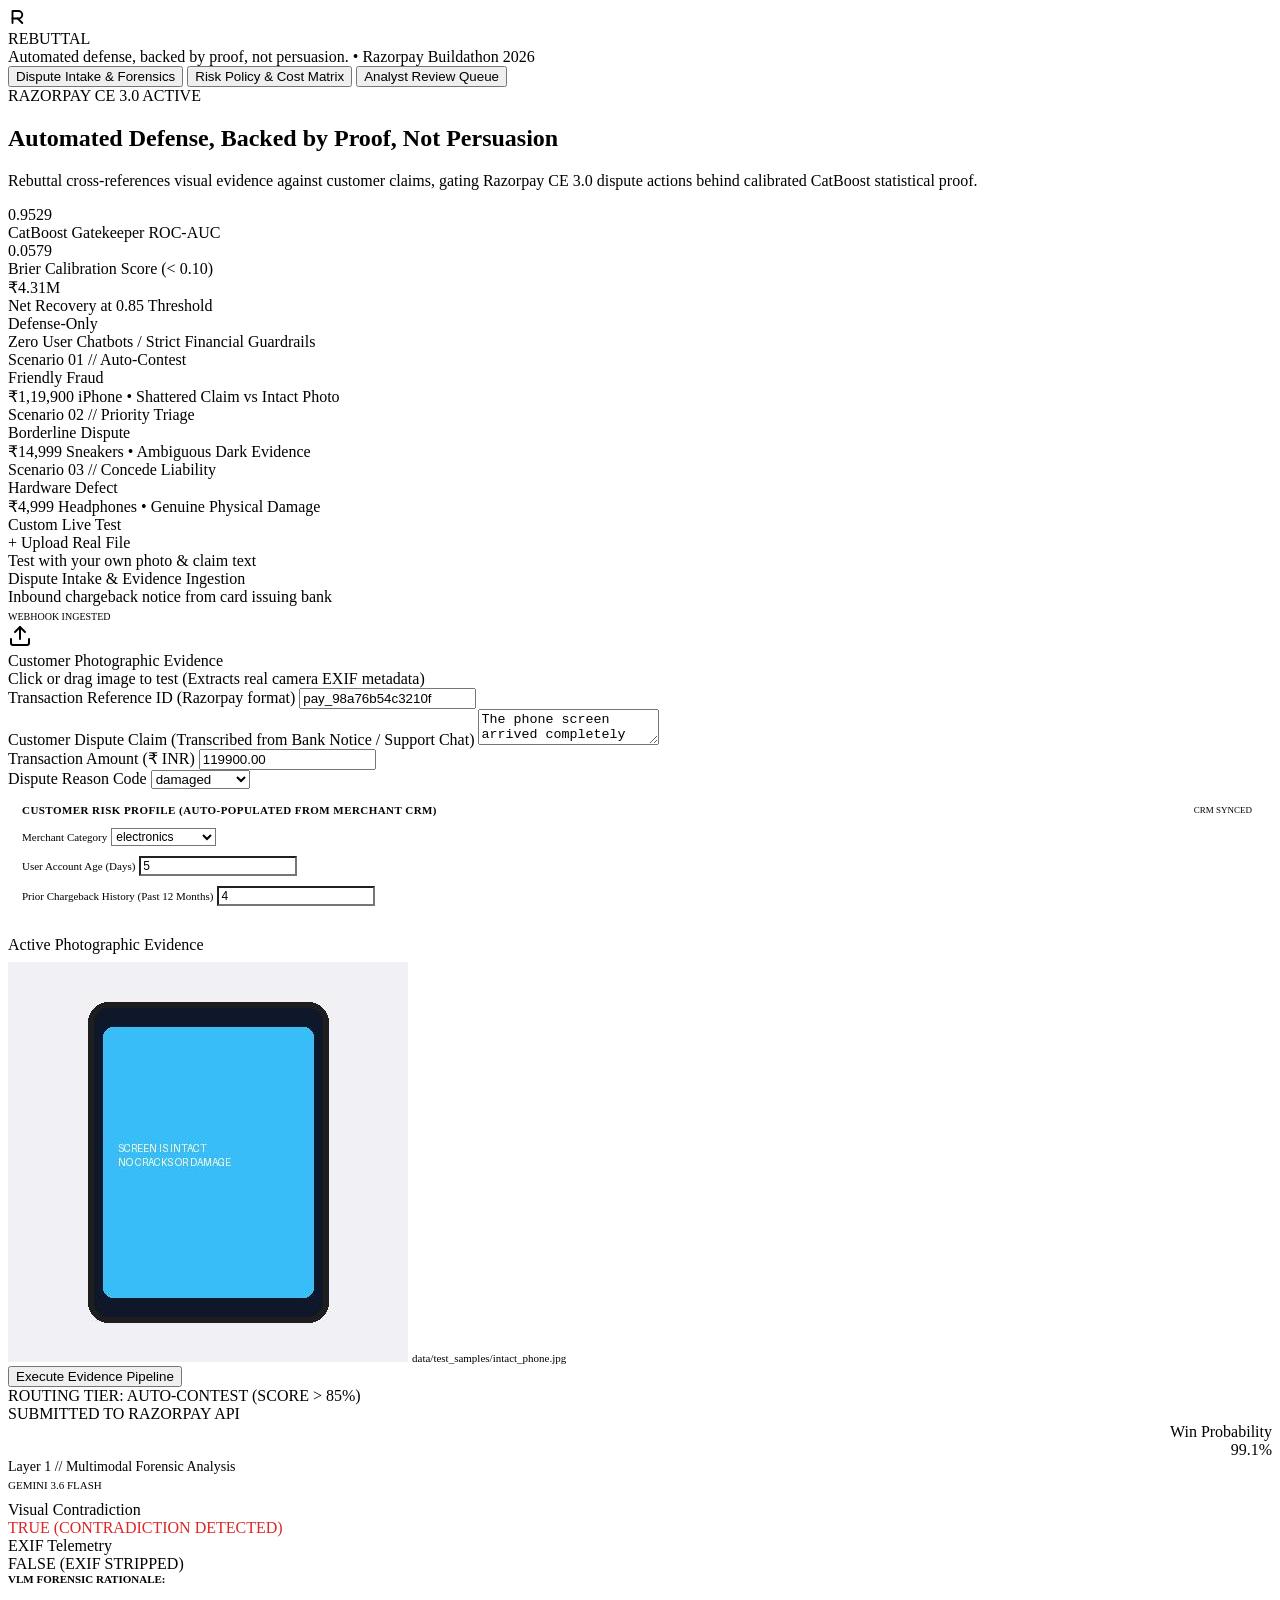
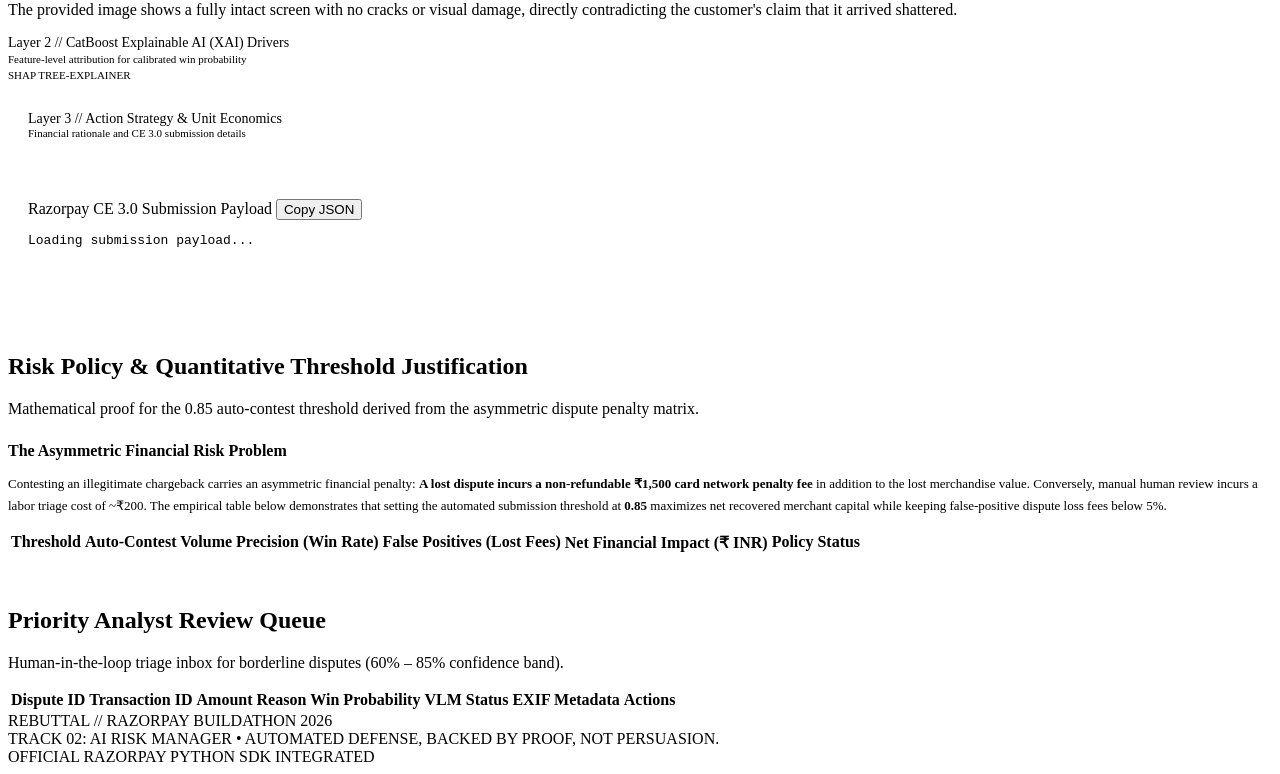
==== frontend/index.html @ f91938b4 "feat: REBUTTAL - Evidence-Gated Multimodal Chargeback Defense System" ====
<!DOCTYPE html>
<html lang="en">
<head>
  <meta charset="UTF-8">
  <meta name="viewport" content="width=device-width, initial-scale=1.0">
  <title>Rebuttal — Automated defense, backed by proof, not persuasion | Razorpay Buildathon 2026</title>
  <link rel="stylesheet" href="/static/style.css">
</head>
<body>

  <!-- TOP INSTITUTIONAL NAVIGATION (DESIGN.md) -->
  <nav class="top-nav-bar">
    <div class="nav-inner">
      <div class="brand-block">
        <div class="brand-icon">
          <!-- Sleek Geometric R Emblem (SVG) -->
          <svg width="18" height="18" viewBox="0 0 24 24" fill="none" xmlns="http://www.w3.org/2000/svg">
            <path d="M6 4H14C16.7614 4 19 6.23858 19 9C19 11.7614 16.7614 14 14 14H6V4Z" stroke="currentColor" stroke-width="2.5" stroke-linecap="round" stroke-linejoin="round"/>
            <path d="M6 14L6 20" stroke="currentColor" stroke-width="2.5" stroke-linecap="round"/>
            <path d="M13 14L19 20" stroke="currentColor" stroke-width="2.5" stroke-linecap="round" stroke-linejoin="round"/>
          </svg>
        </div>
        <div>
          <div class="brand-title">REBUTTAL</div>
          <div class="brand-tagline">Automated defense, backed by proof, not persuasion. • Razorpay Buildathon 2026</div>
        </div>
      </div>

      <div class="nav-tabs">
        <button class="nav-tab-btn active" onclick="switchTab('tab-investigation')">Dispute Intake & Forensics</button>
        <button class="nav-tab-btn" onclick="switchTab('tab-threshold')">Risk Policy & Cost Matrix</button>
        <button class="nav-tab-btn" onclick="switchTab('tab-queue')">Analyst Review Queue</button>
      </div>

      <div class="nav-meta">
        <div class="status-pill">
          <span class="status-dot"></span>
          <span>RAZORPAY CE 3.0 ACTIVE</span>
        </div>
      </div>
    </div>
  </nav>

  <!-- ====================================================================
       TAB 1: DISPUTE INTAKE & AUTONOMOUS DEFENSE
       ==================================================================== -->
  <section id="tab-investigation">
    
    <!-- Hero & Institutional Trust Stats Row -->
    <div class="hero-header">
      <div class="hero-title-row">
        <div>
          <h1 class="hero-main-title">Automated Defense, Backed by Proof, Not Persuasion</h1>
          <p class="hero-subtitle">Rebuttal cross-references visual evidence against customer claims, gating Razorpay CE 3.0 dispute actions behind calibrated CatBoost statistical proof.</p>
        </div>
      </div>

      <div class="stats-bar-grid">
        <div class="stat-metric-card">
          <div class="stat-metric-num">0.9529</div>
          <div class="stat-metric-label">CatBoost Gatekeeper ROC-AUC</div>
        </div>
        <div class="stat-metric-card">
          <div class="stat-metric-num">0.0579</div>
          <div class="stat-metric-label">Brier Calibration Score (< 0.10)</div>
        </div>
        <div class="stat-metric-card">
          <div class="stat-metric-num">₹4.31M</div>
          <div class="stat-metric-label">Net Recovery at 0.85 Threshold</div>
        </div>
        <div class="stat-metric-card">
          <div class="stat-metric-num">Defense-Only</div>
          <div class="stat-metric-label">Zero User Chatbots / Strict Financial Guardrails</div>
        </div>
      </div>

      <!-- Scenario Selector Strip -->
      <div class="scenario-strip" id="scenario-selector">
        <div class="scenario-card active" onclick="loadScenario('scenario-1')">
          <div class="scenario-tag">Scenario 01 // Auto-Contest</div>
          <div class="scenario-title">Friendly Fraud</div>
          <div class="scenario-desc">₹1,19,900 iPhone • Shattered Claim vs Intact Photo</div>
        </div>
        <div class="scenario-card" onclick="loadScenario('scenario-2')">
          <div class="scenario-tag">Scenario 02 // Priority Triage</div>
          <div class="scenario-title">Borderline Dispute</div>
          <div class="scenario-desc">₹14,999 Sneakers • Ambiguous Dark Evidence</div>
        </div>
        <div class="scenario-card" onclick="loadScenario('scenario-3')">
          <div class="scenario-tag">Scenario 03 // Concede Liability</div>
          <div class="scenario-title">Hardware Defect</div>
          <div class="scenario-desc">₹4,999 Headphones • Genuine Physical Damage</div>
        </div>
        <div class="scenario-card" id="card-custom-upload" onclick="enableCustomUploadMode()">
          <div class="scenario-tag" style="color: var(--color-signal-orange);">Custom Live Test</div>
          <div class="scenario-title">+ Upload Real File</div>
          <div class="scenario-desc">Test with your own photo & claim text</div>
        </div>
      </div>

    </div>

    <!-- 50/50 Workspace Grid -->
    <div class="workspace-grid">
      
      <!-- Left Column: Case Intake & Forensics -->
      <div class="content-card">
        <div class="card-header-bar">
          <div>
            <div class="card-heading">Dispute Intake & Evidence Ingestion</div>
            <div class="card-subheading">Inbound chargeback notice from card issuing bank</div>
          </div>
          <span class="status-pill" style="font-size: 10px;">WEBHOOK INGESTED</span>
        </div>

        <!-- Custom Image Drag & Drop Area -->
        <div class="dropzone-container" id="dropzone" onclick="document.getElementById('custom-file-input').click()">
          <div class="dropzone-icon">
            <svg width="24" height="24" viewBox="0 0 24 24" fill="none" stroke="currentColor" stroke-width="2" stroke-linecap="round" stroke-linejoin="round" style="color: var(--color-indigo-navy);"><path d="M21 15v4a2 2 0 0 1-2 2H5a2 2 0 0 1-2-2v-4"></path><polyline points="17 8 12 3 7 8"></polyline><line x1="12" y1="3" x2="12" y2="15"></line></svg>
          </div>
          <div class="dropzone-title">Customer Photographic Evidence</div>
          <div class="dropzone-hint">Click or drag image to test (Extracts real camera EXIF metadata)</div>
          <input type="file" id="custom-file-input" accept="image/*" style="display: none;" onchange="handleFileSelected(event)">
        </div>

        <div class="form-group">
          <label class="form-label">Transaction Reference ID (Razorpay format)</label>
          <input type="text" id="inp-tx-id" class="form-input" value="pay_98a76b54c3210f">
        </div>

        <div class="form-group">
          <label class="form-label">Customer Dispute Claim (Transcribed from Bank Notice / Support Chat)</label>
          <textarea id="inp-claim-text" class="form-textarea">The phone screen arrived completely shattered in pieces and unusable.</textarea>
        </div>

        <div class="form-grid-2">
          <div class="form-group">
            <label class="form-label">Transaction Amount (₹ INR)</label>
            <input type="number" id="inp-amount" class="form-input" value="119900.00">
          </div>
          <div class="form-group">
            <label class="form-label">Dispute Reason Code</label>
            <select id="inp-reason" class="form-select">
              <option value="damaged">damaged</option>
              <option value="not_received">not_received</option>
              <option value="fraud">fraud</option>
            </select>
          </div>
        </div>

        <!-- Section: Auto-Populated CRM Telemetry -->
        <div style="background: var(--color-cloud-canvas); border: 1px solid var(--color-silver-lining); border-radius: 6px; padding: 14px; margin-bottom: 16px;">
          <div style="display: flex; justify-content: space-between; align-items: center; margin-bottom: 10px;">
            <span style="font-size: 11px; font-weight: 700; color: var(--color-indigo-navy); text-transform: uppercase; letter-spacing: 0.04em;">Customer Risk Profile (Auto-Populated from Merchant CRM)</span>
            <span class="status-pill" style="font-size: 9px; padding: 2px 6px;">CRM SYNCED</span>
          </div>

          <div class="form-grid-2">
            <div class="form-group" style="margin-bottom: 10px;">
              <label class="form-label" style="font-size: 11px;">Merchant Category</label>
              <select id="inp-category" class="form-select" style="background: #fff; font-size: 12px;">
                <option value="electronics">electronics</option>
                <option value="apparel">apparel</option>
                <option value="digital_services">digital_services</option>
                <option value="food_delivery">food_delivery</option>
              </select>
            </div>
            <div class="form-group" style="margin-bottom: 10px;">
              <label class="form-label" style="font-size: 11px;">User Account Age (Days)</label>
              <input type="number" id="inp-age" class="form-input" style="background: #fff; font-size: 12px;" value="5">
            </div>
          </div>

          <div class="form-group" style="margin-bottom: 0;">
            <label class="form-label" style="font-size: 11px;">Prior Chargeback History (Past 12 Months)</label>
            <input type="number" id="inp-prior-cb" class="form-input" style="background: #fff; font-size: 12px;" value="4">
          </div>
        </div>

        <div class="evidence-preview-wrap">
          <div class="form-label" style="text-align: left; margin-bottom: 8px;">Active Photographic Evidence</div>
          <img id="evidence-img" class="evidence-img-preview" src="/data/test_samples/intact_phone.jpg" alt="Evidence Preview">
          <span id="evidence-caption" style="font-size: 11px; color: var(--color-steel); font-family: var(--font-mono);">data/test_samples/intact_phone.jpg</span>
        </div>

        <button class="btn-accent-orange" id="btn-run-agent" onclick="executeDefensePipeline()">
          <span>Execute Evidence Pipeline</span>
        </button>
      </div>

      <!-- Right Column: Decision Engine & Razorpay CE 3.0 -->
      <div>
        
        <!-- Decision Status Banner Card -->
        <div class="decision-status-card auto-contest" id="decision-banner">
          <div>
            <div class="decision-status-label" id="decision-tier-label">ROUTING TIER: AUTO-CONTEST (SCORE > 85%)</div>
            <div class="decision-status-heading" id="decision-action-label">SUBMITTED TO RAZORPAY API</div>
          </div>
          <div style="text-align: right;">
            <div class="decision-status-label">Win Probability</div>
            <div class="win-prob-metric" id="decision-prob-value">99.1%</div>
          </div>
        </div>

        <!-- Layer 1 Forensics Box -->
        <div class="forensics-box">
          <div class="card-header-bar" style="border-bottom: none; margin-bottom: 8px; padding-bottom: 0;">
            <div class="card-heading" style="font-size: 14px;">Layer 1 // Multimodal Forensic Analysis</div>
            <span style="font-size: 11px; font-family: var(--font-mono); color: var(--color-steel);">GEMINI 3.6 FLASH</span>
          </div>

          <div class="forensics-meta-grid">
            <div class="forensics-meta-item">
              <div class="forensics-meta-lbl">Visual Contradiction</div>
              <div class="forensics-meta-val" id="stat-vlm-contradiction" style="color: #dc2626;">TRUE (CONTRADICTION DETECTED)</div>
            </div>
            <div class="forensics-meta-item">
              <div class="forensics-meta-lbl">EXIF Telemetry</div>
              <div class="forensics-meta-val" id="stat-exif-match">FALSE (EXIF STRIPPED)</div>
            </div>
          </div>

          <div class="forensics-rationale-bubble">
            <strong style="font-size: 11px; text-transform: uppercase; color: var(--color-steel); display: block; margin-bottom: 4px;">VLM Forensic Rationale:</strong>
            <p id="stat-vlm-rationale" style="color: var(--color-indigo-navy); font-weight: 500;">
              The provided image shows a fully intact screen with no cracks or visual damage, directly contradicting the customer's claim that it arrived shattered.
            </p>
          </div>
        </div>

        <!-- Layer 2 Explainable AI (XAI) SHAP Feature Impacts -->
        <div class="shap-drivers-box">
          <div class="card-header-bar" style="border-bottom: none; margin-bottom: 8px; padding-bottom: 0;">
            <div>
              <div class="card-heading" style="font-size: 14px;">Layer 2 // CatBoost Explainable AI (XAI) Drivers</div>
              <div style="font-size: 11px; color: var(--color-steel); margin-top: 2px;">Feature-level attribution for calibrated win probability</div>
            </div>
            <span style="font-size: 11px; font-family: var(--font-mono); color: var(--color-steel);">SHAP TREE-EXPLAINER</span>
          </div>
          <div id="shap-drivers-list" style="margin-top: 8px;">
            <!-- Populated dynamically with human-readable cards and impact bars -->
          </div>
        </div>

        <!-- Layer 3 Action Strategy & Razorpay CE 3.0 Package -->
        <div class="content-card" style="padding: 20px; margin-bottom: 20px;">
          <div class="card-header-bar" style="border-bottom: none; margin-bottom: 12px; padding-bottom: 0;">
            <div>
              <div class="card-heading" style="font-size: 14px;">Layer 3 // Action Strategy & Unit Economics</div>
              <div style="font-size: 11px; color: var(--color-steel);" id="action-strategy-subtitle">Financial rationale and CE 3.0 submission details</div>
            </div>
          </div>

          <!-- Plain-English Financial Strategy Summary Box -->
          <div id="strategy-explanation-box" style="background: var(--color-cloud-canvas); border: 1px solid var(--color-silver-lining); border-radius: var(--radius-cards); padding: 16px; margin-bottom: 16px;">
            <!-- Rendered by JS -->
          </div>

          <!-- CE 3.0 JSON Code Box (Collapsible / Viewable) -->
          <div class="code-block-wrap">
            <div class="code-header-bar">
              <span class="code-title">Razorpay CE 3.0 Submission Payload</span>
              <button class="btn-copy-code" id="copy-payload-btn" onclick="copyPayload()">Copy JSON</button>
            </div>
            <pre class="code-content" id="payload-code-box">Loading submission payload...</pre>
          </div>
        </div>

      </div>

    </div>
  </section>

  <!-- ====================================================================
       TAB 2: RISK POLICY & THRESHOLD COST MATRIX
       ==================================================================== -->
  <section id="tab-threshold" class="hidden-section">
    <div class="matrix-container" style="padding-top: 32px;">
      <div class="hero-title-row">
        <div>
          <h1 class="hero-main-title">Risk Policy & Quantitative Threshold Justification</h1>
          <p class="hero-subtitle">Mathematical proof for the 0.85 auto-contest threshold derived from the asymmetric dispute penalty matrix.</p>
        </div>
      </div>

      <div class="content-card" style="margin-top: 24px;">
        <h3 style="font-size: 16px; font-weight: 700; color: var(--color-indigo-navy); margin-bottom: 8px;">The Asymmetric Financial Risk Problem</h3>
        <p style="color: var(--color-slate-ink); line-height: 1.7; font-size: 13px;">
          Contesting an illegitimate chargeback carries an asymmetric financial penalty:
          <strong>A lost dispute incurs a non-refundable ₹1,500 card network penalty fee</strong> in addition to the lost merchandise value.
          Conversely, manual human review incurs a labor triage cost of ~₹200.
          The empirical table below demonstrates that setting the automated submission threshold at <strong>0.85</strong> maximizes net recovered merchant capital while keeping false-positive dispute loss fees below 5%.
        </p>

        <table class="matrix-table" id="cost-matrix-table">
          <thead>
            <tr>
              <th>Threshold</th>
              <th>Auto-Contest Volume</th>
              <th>Precision (Win Rate)</th>
              <th>False Positives (Lost Fees)</th>
              <th>Net Financial Impact (₹ INR)</th>
              <th>Policy Status</th>
            </tr>
          </thead>
          <tbody id="cost-matrix-tbody">
            <!-- Populated dynamically -->
          </tbody>
        </table>
      </div>
    </div>
  </section>

  <!-- ====================================================================
       TAB 3: HUMAN-IN-THE-LOOP ANALYST QUEUE
       ==================================================================== -->
  <section id="tab-queue" class="hidden-section">
    <div class="matrix-container" style="padding-top: 32px;">
      <div class="hero-title-row">
        <div>
          <h1 class="hero-main-title">Priority Analyst Review Queue</h1>
          <p class="hero-subtitle">Human-in-the-loop triage inbox for borderline disputes (60% – 85% confidence band).</p>
        </div>
      </div>

      <div class="queue-table-wrap">
        <table class="queue-table">
          <thead>
            <tr>
              <th>Dispute ID</th>
              <th>Transaction ID</th>
              <th>Amount</th>
              <th>Reason</th>
              <th>Win Probability</th>
              <th>VLM Status</th>
              <th>EXIF Metadata</th>
              <th>Actions</th>
            </tr>
          </thead>
          <tbody id="analyst-queue-tbody">
            <!-- Populated dynamically -->
          </tbody>
        </table>
      </div>
    </div>
  </section>

  <!-- FOOTER -->
  <footer class="app-footer">
    <div class="footer-inner">
      <div>REBUTTAL // RAZORPAY BUILDATHON 2026</div>
      <div>TRACK 02: AI RISK MANAGER • AUTOMATED DEFENSE, BACKED BY PROOF, NOT PERSUASION.</div>
      <div>OFFICIAL RAZORPAY PYTHON SDK INTEGRATED</div>
    </div>
  </footer>

  <script src="/static/app.js"></script>
</body>
</html>
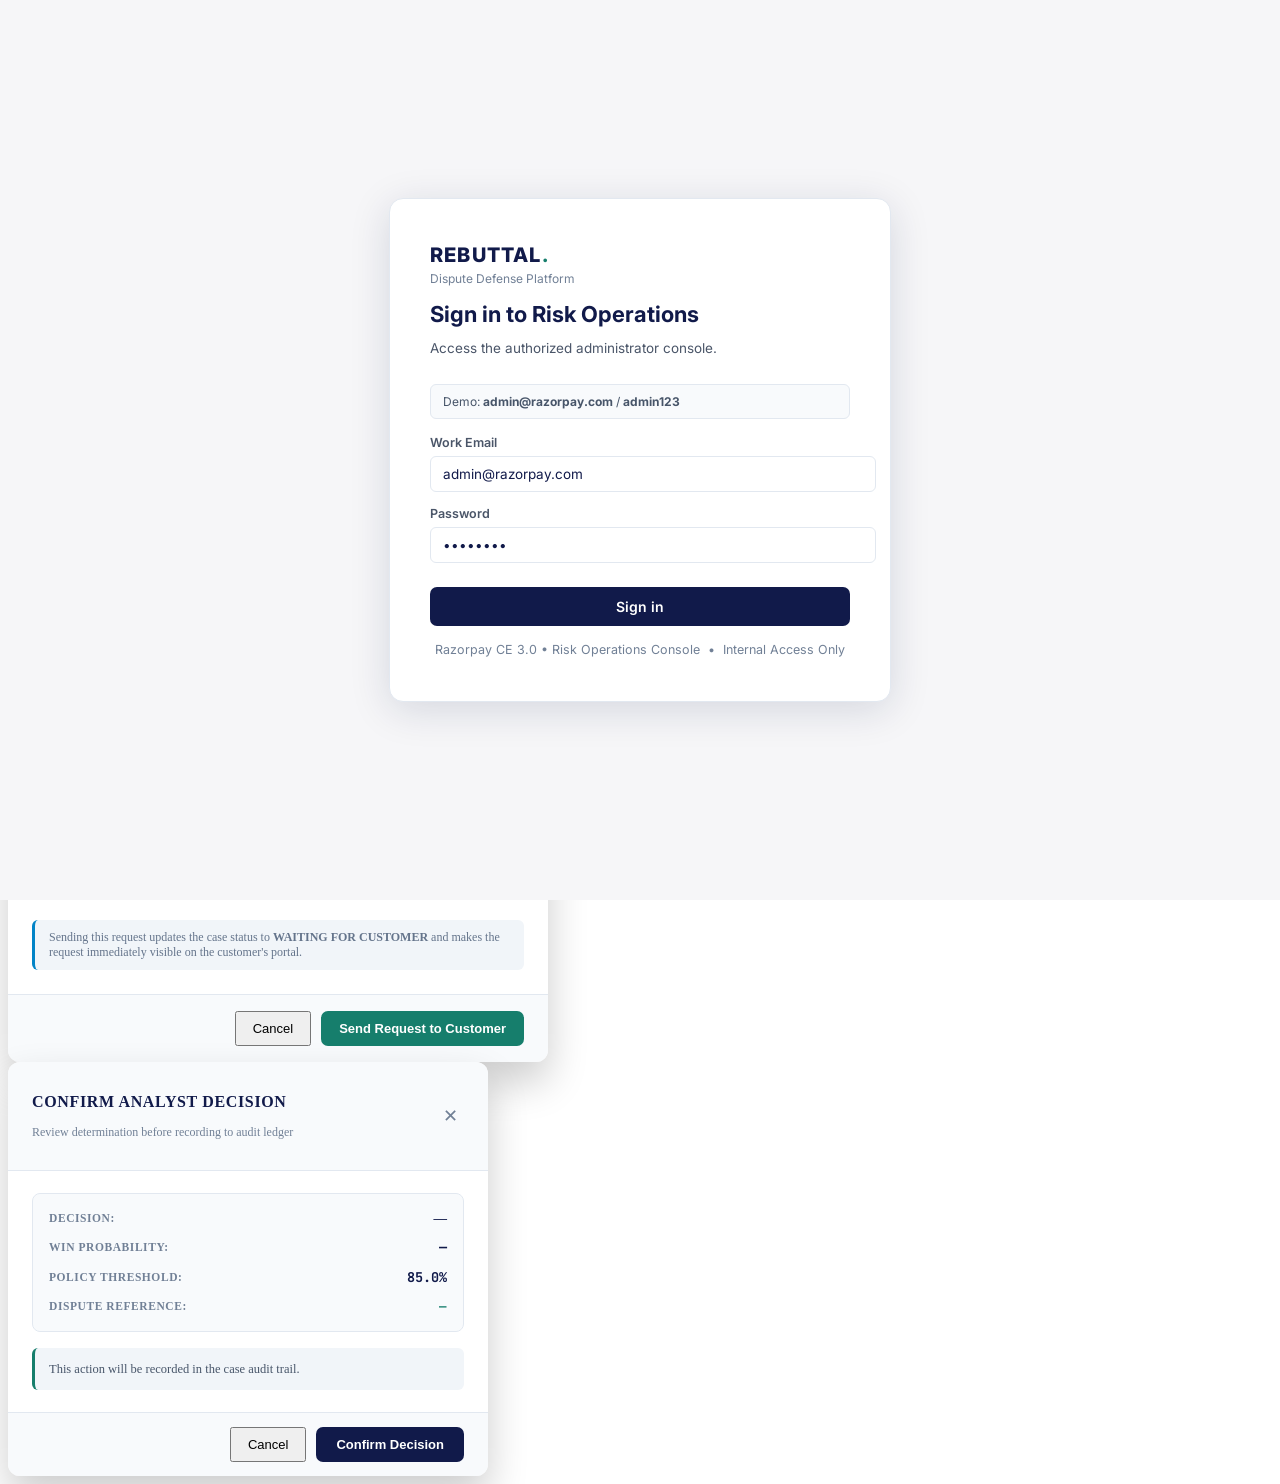
==== commit d8c3aae4: "feat: complete multimodal dispute operations platform with dual portals, CE 3.0, and PDF audit recei" ====
--- a/frontend/index.html
+++ b/frontend/index.html
@@ -3,358 +3,1425 @@
 <head>
   <meta charset="UTF-8">
   <meta name="viewport" content="width=device-width, initial-scale=1.0">
-  <title>Rebuttal — Automated defense, backed by proof, not persuasion | Razorpay Buildathon 2026</title>
-  <link rel="stylesheet" href="/static/style.css">
+  <title>Rebuttal — Risk Operations Console | Razorpay CE 3.0</title>
+  <link rel="stylesheet" href="/static/style.css?v=2.2">
+  <link rel="preconnect" href="https://fonts.googleapis.com">
+  <link rel="preconnect" href="https://fonts.gstatic.com" crossorigin>
+  <link href="https://fonts.googleapis.com/css2?family=Inter:wght@300;400;500;600;700&family=JetBrains+Mono:wght@400;500;600&display=swap" rel="stylesheet">
 </head>
-<body>
-
-  <!-- TOP INSTITUTIONAL NAVIGATION (DESIGN.md) -->
-  <nav class="top-nav-bar">
-    <div class="nav-inner">
-      <div class="brand-block">
-        <div class="brand-icon">
-          <!-- Sleek Geometric R Emblem (SVG) -->
-          <svg width="18" height="18" viewBox="0 0 24 24" fill="none" xmlns="http://www.w3.org/2000/svg">
-            <path d="M6 4H14C16.7614 4 19 6.23858 19 9C19 11.7614 16.7614 14 14 14H6V4Z" stroke="currentColor" stroke-width="2.5" stroke-linecap="round" stroke-linejoin="round"/>
-            <path d="M6 14L6 20" stroke="currentColor" stroke-width="2.5" stroke-linecap="round"/>
-            <path d="M13 14L19 20" stroke="currentColor" stroke-width="2.5" stroke-linecap="round" stroke-linejoin="round"/>
-          </svg>
-        </div>
+<body class="enterprise-app">
+
+  <!-- ====================================================================
+       TOP ENTERPRISE APPLICATION HEADER
+       ==================================================================== -->
+  <header class="app-header" id="app-header" style="display:none;">
+    <div class="header-inner">
+      <div class="header-left">
+        <div class="brand-block" onclick="goToQueue()" style="cursor:pointer;" title="Navigate to Dispute Queue">
+          <div class="brand-icon">
+            <svg width="18" height="18" viewBox="0 0 24 24" fill="none" xmlns="http://www.w3.org/2000/svg">
+              <path d="M6 4H14C16.7614 4 19 6.23858 19 9C19 11.7614 16.7614 14 14 14H6V4Z" stroke="currentColor" stroke-width="2.5" stroke-linecap="round" stroke-linejoin="round"/>
+              <path d="M6 14L6 20" stroke="currentColor" stroke-width="2.5" stroke-linecap="round"/>
+              <path d="M13 14L19 20" stroke="currentColor" stroke-width="2.5" stroke-linecap="round" stroke-linejoin="round"/>
+            </svg>
+          </div>
+          <div class="brand-text">
+            <span class="brand-title">REBUTTAL</span>
+            <span class="brand-subtitle">Dispute Defense Platform</span>
+          </div>
+        </div>
+
+        <div class="header-divider"></div>
+
+        <button type="button" onclick="goToQueue()" title="Navigate to Dispute Queue" style="display:inline-flex; align-items:center; gap:6px; font-family:inherit; font-size:13px; font-weight:700; color:#111a4a; background:none; border:none; cursor:pointer; padding:4px 8px;">
+          <svg width="15" height="15" viewBox="0 0 24 24" fill="none" stroke="currentColor" stroke-width="2"><line x1="8" y1="6" x2="21" y2="6"></line><line x1="8" y1="12" x2="21" y2="12"></line><line x1="8" y1="18" x2="21" y2="18"></line><line x1="3" y1="6" x2="3.01" y2="6"></line><line x1="3" y1="12" x2="3.01" y2="12"></line><line x1="3" y1="18" x2="3.01" y2="18"></line></svg>
+          <span>Dispute Queue</span>
+        </button>
+
+        <span style="color:#cbd5e1; font-weight:400;">/</span>
+
+        <div class="case-meta-pill" title="Active Dispute Reference ID">
+          <span class="meta-label">CURRENT CASE</span>
+          <span class="meta-id" id="header-case-id">pay_98a76b54c3210f</span>
+          <button type="button" class="btn-copy-id" onclick="copyCaseId()" title="Copy Case ID">
+            <svg width="12" height="12" viewBox="0 0 24 24" fill="none" stroke="currentColor" stroke-width="2"><rect x="9" y="9" width="13" height="13" rx="2" ry="2"></rect><path d="M5 15H4a2 2 0 0 1-2-2V4a2 2 0 0 1 2-2h9a2 2 0 0 1 2 2v1"></path></svg>
+          </button>
+        </div>
+
+        <select id="global-case-switcher" onchange="onGlobalCaseSwitch(this.value)" style="display:none; font-family:inherit; font-size:11.5px; font-weight:600; color:#475569; background:#f1f5f9; border:1px solid #cbd5e1; border-radius:6px; padding:5px 8px; cursor:pointer; outline:none; max-width:240px;" title="Quick Demo Test Cases (Secondary Selector)">
+          <option value="" disabled selected>🧪 Demo Preset Selector…</option>
+        </select>
+
+        <div class="status-live-pill">
+          <span class="pulse-dot"></span>
+          <span>RAZORPAY CE 3.0 • LIVE TESTNET</span>
+        </div>
+      </div>
+
+      <div class="header-right">
+        <button type="button" class="btn-header-link" id="hdr-btn-queue" onclick="goToQueue()" title="Open Dispute Queue" style="background:#f0fdf4; border:1px solid #bbf7d0; color:#166534; font-weight:600; padding:6px 12px; border-radius:6px; display:inline-flex; align-items:center; gap:6px;">
+          <svg width="15" height="15" viewBox="0 0 24 24" fill="none" stroke="currentColor" stroke-width="2"><line x1="8" y1="6" x2="21" y2="6"></line><line x1="8" y1="12" x2="21" y2="12"></line><line x1="8" y1="18" x2="21" y2="18"></line><line x1="3" y1="6" x2="3.01" y2="6"></line><line x1="3" y1="12" x2="3.01" y2="12"></line><line x1="3" y1="18" x2="3.01" y2="18"></line></svg>
+          <span>Dispute Queue</span>
+        </button>
+
+        <div class="analyst-profile">
+          <div class="avatar" id="admin-avatar">CA</div>
+          <div class="profile-info">
+            <span class="profile-name" id="admin-name">Chethana A.</span>
+            <span class="profile-role">Risk Operations</span>
+          </div>
+        </div>
+        <button type="button" onclick="adminSignOut()" style="font-size:12px; color:#718096; background:none; border:none; cursor:pointer; padding:4px 8px; font-family:inherit;" title="Sign out of Admin">Sign out</button>
+      </div>
+    </div>
+  </header>
+
+  <!-- ====================================================================
+       PERSISTENT WORKFLOW STEPPER
+       ==================================================================== -->
+  <div class="workflow-stepper-bar" id="workflow-stepper-bar" style="display:none;">
+    <div class="stepper-inner">
+      <nav class="stepper-track" aria-label="Dispute Workflow Progress">
+        
+        <!-- Step 1 -->
+        <button type="button" class="step-node active" id="step-btn-1" onclick="navigateToStep(1)">
+          <div class="step-num-circle">
+            <span class="num-text">01</span>
+            <svg class="check-icon" width="13" height="13" viewBox="0 0 24 24" fill="none" stroke="currentColor" stroke-width="3"><polyline points="20 6 9 17 4 12"></polyline></svg>
+          </div>
+          <div class="step-meta">
+            <span class="step-name">Intake</span>
+            <span class="step-caption">Claim &amp; Evidence</span>
+          </div>
+        </button>
+
+        <div class="step-link-line" id="connector-1"></div>
+
+        <!-- Step 2 -->
+        <button type="button" class="step-node disabled" id="step-btn-2" onclick="navigateToStep(2)">
+          <div class="step-num-circle">
+            <span class="num-text">02</span>
+            <svg class="check-icon" width="13" height="13" viewBox="0 0 24 24" fill="none" stroke="currentColor" stroke-width="3"><polyline points="20 6 9 17 4 12"></polyline></svg>
+          </div>
+          <div class="step-meta">
+            <span class="step-name">Evidence Analysis</span>
+            <span class="step-caption">VLM &amp; Forensics</span>
+          </div>
+        </button>
+
+        <div class="step-link-line" id="connector-2"></div>
+
+        <!-- Step 3 -->
+        <button type="button" class="step-node disabled" id="step-btn-3" onclick="navigateToStep(3)">
+          <div class="step-num-circle">
+            <span class="num-text">03</span>
+            <svg class="check-icon" width="13" height="13" viewBox="0 0 24 24" fill="none" stroke="currentColor" stroke-width="3"><polyline points="20 6 9 17 4 12"></polyline></svg>
+          </div>
+          <div class="step-meta">
+            <span class="step-name">Risk Assessment</span>
+            <span class="step-caption">CatBoost &amp; XAI</span>
+          </div>
+        </button>
+
+        <div class="step-link-line" id="connector-3"></div>
+
+        <!-- Step 4 -->
+        <button type="button" class="step-node disabled" id="step-btn-4" onclick="navigateToStep(4)">
+          <div class="step-num-circle">
+            <span class="num-text">04</span>
+            <svg class="check-icon" width="13" height="13" viewBox="0 0 24 24" fill="none" stroke="currentColor" stroke-width="3"><polyline points="20 6 9 17 4 12"></polyline></svg>
+          </div>
+          <div class="step-meta">
+            <span class="step-name">Analyst Review</span>
+            <span class="step-caption">Human Sign-off</span>
+          </div>
+        </button>
+
+        <div class="step-link-line" id="connector-4"></div>
+
+        <!-- Step 5 -->
+        <button type="button" class="step-node disabled" id="step-btn-5" onclick="navigateToStep(5)">
+          <div class="step-num-circle">
+            <span class="num-text">05</span>
+            <svg class="check-icon" width="13" height="13" viewBox="0 0 24 24" fill="none" stroke="currentColor" stroke-width="3"><polyline points="20 6 9 17 4 12"></polyline></svg>
+          </div>
+          <div class="step-meta">
+            <span class="step-name">Resolution</span>
+            <span class="step-caption">Final Action &amp; Resolution</span>
+          </div>
+        </button>
+
+      </nav>
+    </div>
+  </div>
+
+  <!-- ====================================================================
+       ADMIN LOGIN PAGE
+       ==================================================================== -->
+  <div id="admin-login-overlay" style="
+    display: flex;
+    position: fixed; inset: 0; z-index: 2000;
+    background: #f6f6f8;
+    align-items: center; justify-content: center;
+    font-family: 'Inter', system-ui, sans-serif;
+  ">
+    <div style="
+      background: white; border: 1px solid #e2e8f0;
+      border-radius: 14px; padding: 44px 40px;
+      width: 100%; max-width: 420px;
+      box-shadow: 0 8px 40px rgba(17,26,74,0.14);
+    ">
+      <div style="font-size:20px; font-weight:800; color:#111a4a; letter-spacing:.06em; margin-bottom:4px;">REBUTTAL<span style="color:#167e6c;">.</span></div>
+      <div style="font-size:12px; color:#718096; margin-bottom:8px;">Dispute Defense Platform</div>
+      <h1 style="font-size:22px; font-weight:700; color:#111a4a; margin-bottom:6px;">Sign in to Risk Operations</h1>
+      <p style="font-size:13.5px; color:#4a5568; margin-bottom:28px;">Access the authorized administrator console.</p>
+      <div id="admin-login-error" style="background:#fef2f2; border:1px solid #fca5a5; border-radius:6px; padding:10px 14px; font-size:13px; color:#dc2626; margin-bottom:16px; display:none;">Incorrect credentials.</div>
+      <div style="font-size:12px; color:#475569; margin-bottom:16px; background:#f8fafc; border:1px solid #e2e8f0; border-radius:6px; padding:9px 12px; display:flex; align-items:center; justify-content:space-between;">
+        <span>Demo: <strong>admin@razorpay.com</strong> / <strong>admin123</strong></span>
+      </div>
+      <form onsubmit="doAdminLogin(event)">
+        <div style="margin-bottom:14px;">
+          <label style="display:block; font-size:12.5px; font-weight:600; color:#4a5568; margin-bottom:6px;">Work Email</label>
+          <input id="admin-email" type="email" value="admin@razorpay.com" placeholder="admin@razorpay.com" autocomplete="email" required
+            style="width:100%; padding:9px 12px; font-size:13.5px; font-family:inherit; color:#111a4a; background:white; border:1px solid #e2e8f0; border-radius:6px; outline:none;"
+            onfocus="this.style.borderColor='#167e6c'" onblur="this.style.borderColor='#e2e8f0'" />
+        </div>
+        <div style="margin-bottom:24px;">
+          <label style="display:block; font-size:12.5px; font-weight:600; color:#4a5568; margin-bottom:6px;">Password</label>
+          <input id="admin-password" type="password" value="admin123" placeholder="••••••••" autocomplete="current-password" required
+            style="width:100%; padding:9px 12px; font-size:13.5px; font-family:inherit; color:#111a4a; background:white; border:1px solid #e2e8f0; border-radius:6px; outline:none;"
+            onfocus="this.style.borderColor='#167e6c'" onblur="this.style.borderColor='#e2e8f0'" />
+        </div>
+        <button type="submit" id="admin-login-btn"
+          style="width:100%; display:flex; align-items:center; justify-content:center; gap:8px; font-family:inherit; font-size:14px; font-weight:600; color:white; background:#111a4a; border:none; border-radius:7px; padding:11px 20px; cursor:pointer;">
+          Sign in
+        </button>
+      </form>
+      <div style="margin-top:16px; font-size:12.5px; color:#718096; text-align:center;">
+        Razorpay CE 3.0 &bull; Risk Operations Console &nbsp;&bull;&nbsp; Internal Access Only
+      </div>
+    </div>
+  </div>
+
+  <!-- ====================================================================
+       ADMIN DISPUTE QUEUE PAGE
+       ==================================================================== -->
+  <div id="admin-queue-page" style="display:none; flex-direction:column; min-height:calc(100vh - 58px); background:#f6f6f8; font-family:'Inter',system-ui,sans-serif;">
+    <div style="max-width:1200px; margin:0 auto; padding:40px 28px; width:100%;">
+      <div style="display:flex; align-items:flex-start; justify-content:space-between; margin-bottom:20px; gap:16px; flex-wrap:wrap;">
         <div>
-          <div class="brand-title">REBUTTAL</div>
-          <div class="brand-tagline">Automated defense, backed by proof, not persuasion. • Razorpay Buildathon 2026</div>
-        </div>
-      </div>
-
-      <div class="nav-tabs">
-        <button class="nav-tab-btn active" onclick="switchTab('tab-investigation')">Dispute Intake & Forensics</button>
-        <button class="nav-tab-btn" onclick="switchTab('tab-threshold')">Risk Policy & Cost Matrix</button>
-        <button class="nav-tab-btn" onclick="switchTab('tab-queue')">Analyst Review Queue</button>
-      </div>
-
-      <div class="nav-meta">
-        <div class="status-pill">
-          <span class="status-dot"></span>
-          <span>RAZORPAY CE 3.0 ACTIVE</span>
-        </div>
-      </div>
-    </div>
-  </nav>
-
-  <!-- ====================================================================
-       TAB 1: DISPUTE INTAKE & AUTONOMOUS DEFENSE
-       ==================================================================== -->
-  <section id="tab-investigation">
-    
-    <!-- Hero & Institutional Trust Stats Row -->
-    <div class="hero-header">
-      <div class="hero-title-row">
-        <div>
-          <h1 class="hero-main-title">Automated Defense, Backed by Proof, Not Persuasion</h1>
-          <p class="hero-subtitle">Rebuttal cross-references visual evidence against customer claims, gating Razorpay CE 3.0 dispute actions behind calibrated CatBoost statistical proof.</p>
-        </div>
-      </div>
-
-      <div class="stats-bar-grid">
-        <div class="stat-metric-card">
-          <div class="stat-metric-num">0.9529</div>
-          <div class="stat-metric-label">CatBoost Gatekeeper ROC-AUC</div>
-        </div>
-        <div class="stat-metric-card">
-          <div class="stat-metric-num">0.0579</div>
-          <div class="stat-metric-label">Brier Calibration Score (< 0.10)</div>
-        </div>
-        <div class="stat-metric-card">
-          <div class="stat-metric-num">₹4.31M</div>
-          <div class="stat-metric-label">Net Recovery at 0.85 Threshold</div>
-        </div>
-        <div class="stat-metric-card">
-          <div class="stat-metric-num">Defense-Only</div>
-          <div class="stat-metric-label">Zero User Chatbots / Strict Financial Guardrails</div>
-        </div>
-      </div>
-
-      <!-- Scenario Selector Strip -->
-      <div class="scenario-strip" id="scenario-selector">
-        <div class="scenario-card active" onclick="loadScenario('scenario-1')">
-          <div class="scenario-tag">Scenario 01 // Auto-Contest</div>
-          <div class="scenario-title">Friendly Fraud</div>
-          <div class="scenario-desc">₹1,19,900 iPhone • Shattered Claim vs Intact Photo</div>
-        </div>
-        <div class="scenario-card" onclick="loadScenario('scenario-2')">
-          <div class="scenario-tag">Scenario 02 // Priority Triage</div>
-          <div class="scenario-title">Borderline Dispute</div>
-          <div class="scenario-desc">₹14,999 Sneakers • Ambiguous Dark Evidence</div>
-        </div>
-        <div class="scenario-card" onclick="loadScenario('scenario-3')">
-          <div class="scenario-tag">Scenario 03 // Concede Liability</div>
-          <div class="scenario-title">Hardware Defect</div>
-          <div class="scenario-desc">₹4,999 Headphones • Genuine Physical Damage</div>
-        </div>
-        <div class="scenario-card" id="card-custom-upload" onclick="enableCustomUploadMode()">
-          <div class="scenario-tag" style="color: var(--color-signal-orange);">Custom Live Test</div>
-          <div class="scenario-title">+ Upload Real File</div>
-          <div class="scenario-desc">Test with your own photo & claim text</div>
-        </div>
-      </div>
-
-    </div>
-
-    <!-- 50/50 Workspace Grid -->
-    <div class="workspace-grid">
-      
-      <!-- Left Column: Case Intake & Forensics -->
-      <div class="content-card">
-        <div class="card-header-bar">
-          <div>
-            <div class="card-heading">Dispute Intake & Evidence Ingestion</div>
-            <div class="card-subheading">Inbound chargeback notice from card issuing bank</div>
-          </div>
-          <span class="status-pill" style="font-size: 10px;">WEBHOOK INGESTED</span>
-        </div>
-
-        <!-- Custom Image Drag & Drop Area -->
-        <div class="dropzone-container" id="dropzone" onclick="document.getElementById('custom-file-input').click()">
-          <div class="dropzone-icon">
-            <svg width="24" height="24" viewBox="0 0 24 24" fill="none" stroke="currentColor" stroke-width="2" stroke-linecap="round" stroke-linejoin="round" style="color: var(--color-indigo-navy);"><path d="M21 15v4a2 2 0 0 1-2 2H5a2 2 0 0 1-2-2v-4"></path><polyline points="17 8 12 3 7 8"></polyline><line x1="12" y1="3" x2="12" y2="15"></line></svg>
-          </div>
-          <div class="dropzone-title">Customer Photographic Evidence</div>
-          <div class="dropzone-hint">Click or drag image to test (Extracts real camera EXIF metadata)</div>
-          <input type="file" id="custom-file-input" accept="image/*" style="display: none;" onchange="handleFileSelected(event)">
-        </div>
-
-        <div class="form-group">
-          <label class="form-label">Transaction Reference ID (Razorpay format)</label>
-          <input type="text" id="inp-tx-id" class="form-input" value="pay_98a76b54c3210f">
-        </div>
-
-        <div class="form-group">
-          <label class="form-label">Customer Dispute Claim (Transcribed from Bank Notice / Support Chat)</label>
-          <textarea id="inp-claim-text" class="form-textarea">The phone screen arrived completely shattered in pieces and unusable.</textarea>
-        </div>
-
-        <div class="form-grid-2">
-          <div class="form-group">
-            <label class="form-label">Transaction Amount (₹ INR)</label>
-            <input type="number" id="inp-amount" class="form-input" value="119900.00">
-          </div>
-          <div class="form-group">
-            <label class="form-label">Dispute Reason Code</label>
-            <select id="inp-reason" class="form-select">
-              <option value="damaged">damaged</option>
-              <option value="not_received">not_received</option>
-              <option value="fraud">fraud</option>
-            </select>
-          </div>
-        </div>
-
-        <!-- Section: Auto-Populated CRM Telemetry -->
-        <div style="background: var(--color-cloud-canvas); border: 1px solid var(--color-silver-lining); border-radius: 6px; padding: 14px; margin-bottom: 16px;">
-          <div style="display: flex; justify-content: space-between; align-items: center; margin-bottom: 10px;">
-            <span style="font-size: 11px; font-weight: 700; color: var(--color-indigo-navy); text-transform: uppercase; letter-spacing: 0.04em;">Customer Risk Profile (Auto-Populated from Merchant CRM)</span>
-            <span class="status-pill" style="font-size: 9px; padding: 2px 6px;">CRM SYNCED</span>
-          </div>
-
-          <div class="form-grid-2">
-            <div class="form-group" style="margin-bottom: 10px;">
-              <label class="form-label" style="font-size: 11px;">Merchant Category</label>
-              <select id="inp-category" class="form-select" style="background: #fff; font-size: 12px;">
-                <option value="electronics">electronics</option>
-                <option value="apparel">apparel</option>
-                <option value="digital_services">digital_services</option>
-                <option value="food_delivery">food_delivery</option>
-              </select>
-            </div>
-            <div class="form-group" style="margin-bottom: 10px;">
-              <label class="form-label" style="font-size: 11px;">User Account Age (Days)</label>
-              <input type="number" id="inp-age" class="form-input" style="background: #fff; font-size: 12px;" value="5">
-            </div>
-          </div>
-
-          <div class="form-group" style="margin-bottom: 0;">
-            <label class="form-label" style="font-size: 11px;">Prior Chargeback History (Past 12 Months)</label>
-            <input type="number" id="inp-prior-cb" class="form-input" style="background: #fff; font-size: 12px;" value="4">
-          </div>
-        </div>
-
-        <div class="evidence-preview-wrap">
-          <div class="form-label" style="text-align: left; margin-bottom: 8px;">Active Photographic Evidence</div>
-          <img id="evidence-img" class="evidence-img-preview" src="/data/test_samples/intact_phone.jpg" alt="Evidence Preview">
-          <span id="evidence-caption" style="font-size: 11px; color: var(--color-steel); font-family: var(--font-mono);">data/test_samples/intact_phone.jpg</span>
-        </div>
-
-        <button class="btn-accent-orange" id="btn-run-agent" onclick="executeDefensePipeline()">
-          <span>Execute Evidence Pipeline</span>
-        </button>
-      </div>
-
-      <!-- Right Column: Decision Engine & Razorpay CE 3.0 -->
-      <div>
-        
-        <!-- Decision Status Banner Card -->
-        <div class="decision-status-card auto-contest" id="decision-banner">
-          <div>
-            <div class="decision-status-label" id="decision-tier-label">ROUTING TIER: AUTO-CONTEST (SCORE > 85%)</div>
-            <div class="decision-status-heading" id="decision-action-label">SUBMITTED TO RAZORPAY API</div>
-          </div>
-          <div style="text-align: right;">
-            <div class="decision-status-label">Win Probability</div>
-            <div class="win-prob-metric" id="decision-prob-value">99.1%</div>
-          </div>
-        </div>
-
-        <!-- Layer 1 Forensics Box -->
-        <div class="forensics-box">
-          <div class="card-header-bar" style="border-bottom: none; margin-bottom: 8px; padding-bottom: 0;">
-            <div class="card-heading" style="font-size: 14px;">Layer 1 // Multimodal Forensic Analysis</div>
-            <span style="font-size: 11px; font-family: var(--font-mono); color: var(--color-steel);">GEMINI 3.6 FLASH</span>
-          </div>
-
-          <div class="forensics-meta-grid">
-            <div class="forensics-meta-item">
-              <div class="forensics-meta-lbl">Visual Contradiction</div>
-              <div class="forensics-meta-val" id="stat-vlm-contradiction" style="color: #dc2626;">TRUE (CONTRADICTION DETECTED)</div>
-            </div>
-            <div class="forensics-meta-item">
-              <div class="forensics-meta-lbl">EXIF Telemetry</div>
-              <div class="forensics-meta-val" id="stat-exif-match">FALSE (EXIF STRIPPED)</div>
-            </div>
-          </div>
-
-          <div class="forensics-rationale-bubble">
-            <strong style="font-size: 11px; text-transform: uppercase; color: var(--color-steel); display: block; margin-bottom: 4px;">VLM Forensic Rationale:</strong>
-            <p id="stat-vlm-rationale" style="color: var(--color-indigo-navy); font-weight: 500;">
-              The provided image shows a fully intact screen with no cracks or visual damage, directly contradicting the customer's claim that it arrived shattered.
-            </p>
-          </div>
-        </div>
-
-        <!-- Layer 2 Explainable AI (XAI) SHAP Feature Impacts -->
-        <div class="shap-drivers-box">
-          <div class="card-header-bar" style="border-bottom: none; margin-bottom: 8px; padding-bottom: 0;">
-            <div>
-              <div class="card-heading" style="font-size: 14px;">Layer 2 // CatBoost Explainable AI (XAI) Drivers</div>
-              <div style="font-size: 11px; color: var(--color-steel); margin-top: 2px;">Feature-level attribution for calibrated win probability</div>
-            </div>
-            <span style="font-size: 11px; font-family: var(--font-mono); color: var(--color-steel);">SHAP TREE-EXPLAINER</span>
-          </div>
-          <div id="shap-drivers-list" style="margin-top: 8px;">
-            <!-- Populated dynamically with human-readable cards and impact bars -->
-          </div>
-        </div>
-
-        <!-- Layer 3 Action Strategy & Razorpay CE 3.0 Package -->
-        <div class="content-card" style="padding: 20px; margin-bottom: 20px;">
-          <div class="card-header-bar" style="border-bottom: none; margin-bottom: 12px; padding-bottom: 0;">
-            <div>
-              <div class="card-heading" style="font-size: 14px;">Layer 3 // Action Strategy & Unit Economics</div>
-              <div style="font-size: 11px; color: var(--color-steel);" id="action-strategy-subtitle">Financial rationale and CE 3.0 submission details</div>
-            </div>
-          </div>
-
-          <!-- Plain-English Financial Strategy Summary Box -->
-          <div id="strategy-explanation-box" style="background: var(--color-cloud-canvas); border: 1px solid var(--color-silver-lining); border-radius: var(--radius-cards); padding: 16px; margin-bottom: 16px;">
-            <!-- Rendered by JS -->
-          </div>
-
-          <!-- CE 3.0 JSON Code Box (Collapsible / Viewable) -->
-          <div class="code-block-wrap">
-            <div class="code-header-bar">
-              <span class="code-title">Razorpay CE 3.0 Submission Payload</span>
-              <button class="btn-copy-code" id="copy-payload-btn" onclick="copyPayload()">Copy JSON</button>
-            </div>
-            <pre class="code-content" id="payload-code-box">Loading submission payload...</pre>
-          </div>
-        </div>
-
-      </div>
-
-    </div>
-  </section>
-
-  <!-- ====================================================================
-       TAB 2: RISK POLICY & THRESHOLD COST MATRIX
-       ==================================================================== -->
-  <section id="tab-threshold" class="hidden-section">
-    <div class="matrix-container" style="padding-top: 32px;">
-      <div class="hero-title-row">
-        <div>
-          <h1 class="hero-main-title">Risk Policy & Quantitative Threshold Justification</h1>
-          <p class="hero-subtitle">Mathematical proof for the 0.85 auto-contest threshold derived from the asymmetric dispute penalty matrix.</p>
-        </div>
-      </div>
-
-      <div class="content-card" style="margin-top: 24px;">
-        <h3 style="font-size: 16px; font-weight: 700; color: var(--color-indigo-navy); margin-bottom: 8px;">The Asymmetric Financial Risk Problem</h3>
-        <p style="color: var(--color-slate-ink); line-height: 1.7; font-size: 13px;">
-          Contesting an illegitimate chargeback carries an asymmetric financial penalty:
-          <strong>A lost dispute incurs a non-refundable ₹1,500 card network penalty fee</strong> in addition to the lost merchandise value.
-          Conversely, manual human review incurs a labor triage cost of ~₹200.
-          The empirical table below demonstrates that setting the automated submission threshold at <strong>0.85</strong> maximizes net recovered merchant capital while keeping false-positive dispute loss fees below 5%.
-        </p>
-
-        <table class="matrix-table" id="cost-matrix-table">
+          <div style="font-size:11px; font-weight:600; letter-spacing:.10em; color:#167e6c; text-transform:uppercase; margin-bottom:8px;">RISK OPERATIONS</div>
+          <h1 style="font-size:26px; font-weight:800; color:#111a4a; margin-bottom:6px;">Dispute Operations</h1>
+          <p style="font-size:13.5px; color:#4a5568;">Cases requiring review, evidence analysis, or automated defense.</p>
+        </div>
+        <div style="display:flex; align-items:center; gap:12px; flex-wrap:wrap;">
+          <input type="text" id="queue-search-input" placeholder="Search case ID, transaction, customer..." oninput="filterQueueTable()" style="padding:8px 14px; font-size:13px; border:1px solid #e2e8f0; border-radius:7px; min-width:260px; outline:none; background:white;" />
+          <button onclick="loadQueue()" style="display:inline-flex; align-items:center; gap:6px; font-family:inherit; font-size:13px; font-weight:600; color:#4a5568; background:white; border:1px solid #e2e8f0; border-radius:7px; padding:8px 16px; cursor:pointer;">
+            ↻ Refresh
+          </button>
+          <button onclick="resetDemoQueue()" style="display:inline-flex; align-items:center; gap:6px; font-family:inherit; font-size:13px; font-weight:600; color:#b91c1c; background:#fff5f5; border:1px solid #fed7d7; border-radius:7px; padding:8px 14px; cursor:pointer;" title="Reset queue to 3 initial test cases">
+            ↺ Reset Test Cases
+          </button>
+          <button onclick="adminSignOut()" style="display:inline-flex; align-items:center; gap:6px; font-family:inherit; font-size:13px; font-weight:500; color:#718096; background:white; border:1px solid #e2e8f0; border-radius:7px; padding:8px 12px; cursor:pointer;">
+            Sign out
+          </button>
+        </div>
+      </div>
+
+      <!-- Filter Chips Bar -->
+      <div id="queue-filter-bar" style="display:flex; gap:8px; margin-bottom:18px; flex-wrap:wrap;">
+        <button class="q-filter-btn active" data-filter="all" onclick="setQueueFilter('all', this)" style="padding:6px 14px; font-size:12px; font-weight:600; border-radius:20px; border:1px solid #167e6c; background:#167e6c; color:white; cursor:pointer;">All</button>
+        <button class="q-filter-btn" data-filter="new" onclick="setQueueFilter('new', this)" style="padding:6px 14px; font-size:12px; font-weight:600; border-radius:20px; border:1px solid #e2e8f0; background:white; color:#4a5568; cursor:pointer;">New</button>
+        <button class="q-filter-btn" data-filter="evidence_received" onclick="setQueueFilter('evidence_received', this)" style="padding:6px 14px; font-size:12px; font-weight:600; border-radius:20px; border:1px solid #e2e8f0; background:white; color:#4a5568; cursor:pointer;">Evidence Received</button>
+        <button class="q-filter-btn" data-filter="analyzing" onclick="setQueueFilter('analyzing', this)" style="padding:6px 14px; font-size:12px; font-weight:600; border-radius:20px; border:1px solid #e2e8f0; background:white; color:#4a5568; cursor:pointer;">Under Analysis</button>
+        <button class="q-filter-btn" data-filter="awaiting_review" onclick="setQueueFilter('awaiting_review', this)" style="padding:6px 14px; font-size:12px; font-weight:600; border-radius:20px; border:1px solid #e2e8f0; background:white; color:#4a5568; cursor:pointer;">Awaiting Review</button>
+        <button class="q-filter-btn" data-filter="submitted" onclick="setQueueFilter('submitted', this)" style="padding:6px 14px; font-size:12px; font-weight:600; border-radius:20px; border:1px solid #e2e8f0; background:white; color:#4a5568; cursor:pointer;">Submitted</button>
+        <button class="q-filter-btn" data-filter="conceded" onclick="setQueueFilter('conceded', this)" style="padding:6px 14px; font-size:12px; font-weight:600; border-radius:20px; border:1px solid #e2e8f0; background:white; color:#4a5568; cursor:pointer;">Conceded</button>
+      </div>
+
+      <!-- Queue table -->
+      <div style="background:white; border:1px solid #e2e8f0; border-radius:10px; box-shadow:0 2px 12px rgba(17,26,74,0.07); overflow:hidden;">
+        <div id="queue-loading" style="text-align:center; padding:48px; color:#718096; font-size:14px;">Loading disputes…</div>
+        <table id="queue-table" style="display:none; width:100%; border-collapse:collapse; font-size:13px;">
           <thead>
-            <tr>
-              <th>Threshold</th>
-              <th>Auto-Contest Volume</th>
-              <th>Precision (Win Rate)</th>
-              <th>False Positives (Lost Fees)</th>
-              <th>Net Financial Impact (₹ INR)</th>
-              <th>Policy Status</th>
+            <tr style="background:#f8fafc; border-bottom:2px solid #e2e8f0;">
+              <th style="padding:12px 20px; text-align:left; font-size:11px; font-weight:700; letter-spacing:.08em; color:#718096; text-transform:uppercase;">Case ID</th>
+              <th style="padding:12px 16px; text-align:left; font-size:11px; font-weight:700; letter-spacing:.08em; color:#718096; text-transform:uppercase;">Transaction</th>
+              <th style="padding:12px 16px; text-align:right; font-size:11px; font-weight:700; letter-spacing:.08em; color:#718096; text-transform:uppercase;">Amount</th>
+              <th style="padding:12px 16px; text-align:left; font-size:11px; font-weight:700; letter-spacing:.08em; color:#718096; text-transform:uppercase;">Reason</th>
+              <th style="padding:12px 16px; text-align:left; font-size:11px; font-weight:700; letter-spacing:.08em; color:#718096; text-transform:uppercase;">Customer</th>
+              <th style="padding:12px 16px; text-align:center; font-size:11px; font-weight:700; letter-spacing:.08em; color:#718096; text-transform:uppercase;">Evidence</th>
+              <th style="padding:12px 16px; text-align:left; font-size:11px; font-weight:700; letter-spacing:.08em; color:#718096; text-transform:uppercase;">Status</th>
+              <th style="padding:12px 16px; text-align:left; font-size:11px; font-weight:700; letter-spacing:.08em; color:#718096; text-transform:uppercase;">Recommendation</th>
+              <th style="padding:12px 20px; text-align:left; font-size:11px; font-weight:700; letter-spacing:.08em; color:#718096; text-transform:uppercase;">Updated</th>
             </tr>
           </thead>
-          <tbody id="cost-matrix-tbody">
-            <!-- Populated dynamically -->
-          </tbody>
+          <tbody id="queue-tbody"></tbody>
         </table>
       </div>
     </div>
-  </section>
+  </div>
 
   <!-- ====================================================================
-       TAB 3: HUMAN-IN-THE-LOOP ANALYST QUEUE
+       MAIN APPLICATION CONTAINER (CENTERED 1340PX)
        ==================================================================== -->
-  <section id="tab-queue" class="hidden-section">
-    <div class="matrix-container" style="padding-top: 32px;">
-      <div class="hero-title-row">
+  <main class="app-container" id="admin-workflow" style="display:none;">
+
+    <!-- ==================================================================
+         STAGE 01: DISPUTE INTAKE (/dispute/intake)
+         ================================================================== -->
+    <section class="stage-view" id="page-intake" data-step="1">
+      
+      <div class="stage-header">
         <div>
-          <h1 class="hero-main-title">Priority Analyst Review Queue</h1>
-          <p class="hero-subtitle">Human-in-the-loop triage inbox for borderline disputes (60% – 85% confidence band).</p>
-        </div>
-      </div>
-
-      <div class="queue-table-wrap">
-        <table class="queue-table">
-          <thead>
-            <tr>
-              <th>Dispute ID</th>
-              <th>Transaction ID</th>
-              <th>Amount</th>
-              <th>Reason</th>
-              <th>Win Probability</th>
-              <th>VLM Status</th>
-              <th>EXIF Metadata</th>
-              <th>Actions</th>
-            </tr>
-          </thead>
-          <tbody id="analyst-queue-tbody">
-            <!-- Populated dynamically -->
-          </tbody>
-        </table>
+          <div class="stage-tag">STAGE 01 • CASE REVIEW</div>
+          <h1 class="stage-title">Dispute Intake</h1>
+          <div class="case-status-badge" id="case-status-badge-1">
+            <span class="badge-ref" id="badge-ref-1">CASE pay_98a76b54c3210f</span>
+            <span class="badge-dot-sep">•</span>
+            <span class="badge-state-text" id="badge-state-1"><span class="status-dot dot-draft"></span> Draft</span>
+          </div>
+          <p class="stage-subtitle">Review the dispute details and customer-submitted evidence before forensic analysis.</p>
+        </div>
+        <div style="display:flex; align-items:center; gap:10px;">
+          <button type="button" class="btn-outline" onclick="goToQueue()" style="padding:7px 14px; font-size:12.5px; border-radius:6px;">← Back to Dispute Queue</button>
+          <button type="button" class="btn-link-subtle" onclick="resetFormToBlank()">Clear form</button>
+        </div>
+      </div>
+
+      <form id="intake-form" onsubmit="event.preventDefault(); proceedFromIntake();">
+        
+        <!-- Customer Response to Information Request Banner / Card -->
+        <div id="customer-response-alert" style="display:none; background:#f0fdf4; border:1px solid #bbf7d0; border-left:4px solid #16a34a; padding:16px 20px; border-radius:8px; margin-bottom:20px;">
+          <div style="display:flex; justify-content:space-between; align-items:flex-start; margin-bottom:8px; flex-wrap:wrap; gap:8px;">
+            <div style="display:flex; align-items:center; gap:8px;">
+              <span style="display:inline-flex; align-items:center; justify-content:center; width:22px; height:22px; border-radius:50%; background:#16a34a; color:white; font-size:12px; font-weight:800;">✓</span>
+              <span style="font-size:13.5px; font-weight:800; color:#166534; letter-spacing:.02em;">CUSTOMER SUBMITTED REQUESTED EVIDENCE</span>
+            </div>
+            <span id="cust-resp-time" style="font-size:12px; color:#15803d; font-weight:600;">Submitted recently</span>
+          </div>
+          <div style="margin-bottom:12px;">
+            <div style="font-size:11px; font-weight:700; text-transform:uppercase; color:#15803d; letter-spacing:.05em; margin-bottom:4px;">Customer Explanation / Statement:</div>
+            <div id="cust-resp-message" style="font-size:13.5px; color:#14532d; background:white; padding:10px 14px; border-radius:6px; border:1px solid #bbf7d0; line-height:1.5; font-style:italic;">
+              "—"
+            </div>
+          </div>
+          <div id="cust-resp-evidence-box" style="display:none;">
+            <div style="font-size:11px; font-weight:700; text-transform:uppercase; color:#15803d; letter-spacing:.05em; margin-bottom:4px;">New Supplemental Evidence Attached:</div>
+            <div style="display:flex; align-items:center; gap:14px; background:white; padding:10px 14px; border-radius:6px; border:1px solid #bbf7d0;">
+              <img id="cust-resp-img" src="" alt="Supplemental Evidence" style="width:72px; height:72px; object-fit:contain; border-radius:6px; border:1px solid #cbd5e1; background:#f8fafc; cursor:pointer;" onclick="openImageInViewer(this.src)" />
+              <div>
+                <div id="cust-resp-filename" style="font-size:13px; font-weight:700; color:#111a4a;">filename.jpg</div>
+                <div id="cust-resp-filesize" style="font-size:11.5px; color:#718096; margin-top:2px;">Supplemental document submitted by buyer</div>
+                <button type="button" class="btn-link" onclick="openImageInViewer(document.getElementById('cust-resp-img').src)" style="font-size:12px; margin-top:4px; padding:0; background:none; border:none; color:#167e6c; text-decoration:underline; cursor:pointer;">View full size image →</button>
+              </div>
+            </div>
+          </div>
+        </div>
+
+        <!-- Pending Request Banner (shown when info is requested but customer hasn't responded yet) -->
+        <div id="customer-pending-req-alert" style="display:none; background:#fffbeb; border:1px solid #fde68a; border-left:4px solid #f59e0b; padding:14px 18px; border-radius:8px; margin-bottom:20px;">
+          <div style="display:flex; align-items:center; gap:8px;">
+            <span style="font-size:16px;">⌛</span>
+            <span style="font-size:13px; font-weight:700; color:#92400e;" id="pending-req-title">Awaiting Customer Response</span>
+          </div>
+          <div style="font-size:12.5px; color:#78350f; margin-top:4px;" id="pending-req-message">An information request was sent to the buyer. This dispute is in 'Waiting for Customer' status.</div>
+        </div>
+
+        <!-- PRIMARY WORKSPACE (ROW 1: EVIDENCE UPLOAD & TRANSACTION DETAILS) -->
+        <div class="grid-2col">
+          
+          <!-- LEFT: PRIMARY FOCUS — PHOTOGRAPHIC EVIDENCE UPLOAD -->
+          <div class="col-primary-upload">
+            <div class="card card-primary-upload">
+              <div class="card-title-bar">
+                <div>
+                  <h2 class="card-heading" id="upload-card-heading">Upload photographic evidence</h2>
+                  <p class="card-subheading" id="upload-card-subheading">Primary buyer photograph submitted with the dispute claim</p>
+                </div>
+                <span class="tag-required" id="upload-required-tag">Required</span>
+              </div>
+
+              <!-- Customer-submitted evidence panel (shown when case is loaded from API) -->
+              <div id="customer-evidence-panel" style="display:none; margin-bottom:16px;">
+                <div style="display:flex; align-items:center; gap:8px; margin-bottom:10px;">
+                  <span style="display:inline-flex; align-items:center; gap:5px; font-size:11px; font-weight:700; letter-spacing:.08em; text-transform:uppercase; color:#059669; background:#ecfdf5; border:1px solid #a7f3d0; border-radius:20px; padding:3px 10px;">
+                    <svg width="10" height="10" viewBox="0 0 24 24" fill="none" stroke="currentColor" stroke-width="3"><polyline points="20 6 9 17 4 12"></polyline></svg>
+                    Evidence Received
+                  </span>
+                  <span style="font-size:11px; color:#718096;">Source: Customer Submitted</span>
+                </div>
+                <div style="border-radius:8px; overflow:hidden; border:1px solid #e2e8f0; background:#f8fafc;">
+                  <img id="customer-evidence-img" src="" alt="Customer-submitted evidence" style="width:100%; max-height:320px; object-fit:contain; display:block;" />
+                </div>
+                <div style="display:flex; align-items:center; justify-content:space-between; padding:10px 12px; background:#f8fafc; border:1px solid #e2e8f0; border-top:none; border-radius:0 0 8px 8px;">
+                  <div>
+                    <span style="font-size:12px; font-weight:600; color:#111a4a;" id="customer-evidence-name">evidence.jpg</span>
+                    <span style="font-size:11.5px; color:#718096; margin-left:8px;" id="customer-evidence-size"></span>
+                  </div>
+                  <span style="font-size:11px; font-weight:600; letter-spacing:.06em; text-transform:uppercase; color:#059669; background:#ecfdf5; border:1px solid #a7f3d0; border-radius:12px; padding:3px 9px;">Read-only</span>
+                </div>
+              </div>
+
+              <!-- Admin: evidence upload is NOT available. Evidence comes from customer submission only. -->
+              <div id="no-evidence-placeholder" style="display:none; padding:32px; text-align:center; background:#f8fafc; border:2px dashed #e2e8f0; border-radius:10px;">
+                <div style="font-size:28px; margin-bottom:10px;">📭</div>
+                <div style="font-size:13px; font-weight:600; color:#4a5568;">No evidence submitted yet</div>
+                <div style="font-size:12px; color:#718096; margin-top:4px;">The customer has not uploaded evidence for this case.</div>
+              </div>
+
+              <div class="upload-note">
+                <svg width="14" height="14" viewBox="0 0 24 24" fill="none" stroke="currentColor" stroke-width="2"><circle cx="12" cy="12" r="10"></circle><line x1="12" y1="16" x2="12" y2="12"></line><line x1="12" y1="8" x2="12.01" y2="8"></line></svg>
+                <span>Evidence will be checked for visual consistency and metadata integrity.</span>
+              </div>
+            </div>
+          </div>
+
+          <!-- RIGHT: TRANSACTION & CLAIM DETAILS -->
+          <div class="col-transaction-details">
+            <div class="card card-details">
+              <div class="card-title-bar">
+                <div>
+                  <h2 class="card-heading">Transaction &amp; Claim Details</h2>
+                  <p class="card-subheading">Dispute classification and customer dispute statement</p>
+                </div>
+              </div>
+
+              <div class="form-layout">
+                <div class="field-row-2col">
+                  <div class="form-field">
+                    <label for="inp-customer-id" class="input-label">Customer Reference ID</label>
+                    <input type="text" id="inp-customer-id" class="input-control font-mono" readonly style="background:#f8fafc; color:#334155; font-weight:600;" value="—">
+                  </div>
+                  <div class="form-field">
+                    <label for="inp-customer-email" class="input-label">Customer Email</label>
+                    <input type="text" id="inp-customer-email" class="input-control font-mono" readonly style="background:#f8fafc; color:#334155;" value="—">
+                  </div>
+                </div>
+
+                <div class="field-row-2col">
+                  <div class="form-field">
+                    <label for="inp-tx-id" class="input-label">Transaction Reference ID <span class="req">*</span></label>
+                    <input type="text" id="inp-tx-id" class="input-control font-mono" value="pay_98a76b54c3210f" placeholder="pay_..." required oninput="validateIntakeForm()">
+                  </div>
+
+                  <div class="form-field">
+                    <label for="inp-amount" class="input-label">Dispute Amount (INR ₹) <span class="req">*</span></label>
+                    <div class="currency-input-wrapper">
+                      <span class="currency-sym">₹</span>
+                      <input type="number" id="inp-amount" class="input-control font-mono" value="119900.00" step="0.01" min="1" required oninput="validateIntakeForm()">
+                    </div>
+                  </div>
+                </div>
+
+                <div class="form-field">
+                  <label for="inp-reason" class="input-label">Dispute Reason Code <span class="req">*</span></label>
+                  <select id="inp-reason" class="input-control" required>
+                    <option value="damaged">Damaged or Defective Goods (Visa Code 13.3 / CE 3.0)</option>
+                    <option value="not_received">Item Not Received / Non-Receipt (Visa Code 13.1)</option>
+                    <option value="fraud">Fraudulent / Unauthorized Charge (Visa Code 10.4)</option>
+                    <option value="not_as_described">Significantly Not as Described (Visa Code 13.3)</option>
+                  </select>
+                </div>
+
+                <div class="form-field">
+                  <label for="inp-claim-text" class="input-label">Customer Dispute Claim Statement <span class="req">*</span></label>
+                  <textarea id="inp-claim-text" class="input-control textarea-control" rows="3" placeholder="Enter customer's submitted narrative..." required oninput="validateIntakeForm()">The phone screen arrived completely shattered in pieces and unusable.</textarea>
+                  <span class="input-hint">Exact statement filed with issuing bank; tested for pixel contradictions.</span>
+                </div>
+              </div>
+            </div>
+          </div>
+
+        </div>
+
+        <!-- SECONDARY WORKSPACE (ROW 2: CUSTOMER PROFILE & DEFENSE POLICY / READINESS) -->
+        <div class="grid-2col">
+          
+          <!-- LEFT: MERCHANT RISK PROFILE -->
+          <div class="col-customer-profile">
+            <div class="card card-crm">
+              <div class="card-title-bar">
+                <div>
+                  <h3 class="card-heading-sm">Merchant Risk Profile</h3>
+                  <p class="card-subheading">Account-level risk telemetry synced from CRM / payment systems</p>
+                </div>
+                <span class="tag-synced">● CRM Synced</span>
+              </div>
+
+              <div class="crm-grid">
+                <div class="form-field">
+                  <label for="inp-category" class="input-label">Merchant Category</label>
+                  <select id="inp-category" class="input-control" required>
+                    <option value="electronics">Electronics (High-Ticket)</option>
+                    <option value="apparel">Apparel &amp; Footwear</option>
+                    <option value="digital_services">Digital Services</option>
+                    <option value="travel">Travel &amp; Airlines</option>
+                  </select>
+                </div>
+
+                <div class="form-field">
+                  <label for="inp-age" class="input-label">Account Age (Days)</label>
+                  <input type="number" id="inp-age" class="input-control font-mono" value="5" min="0" required>
+                  <span class="input-hint" id="hint-age">Burner account risk (&lt;14 days)</span>
+                </div>
+
+                <div class="form-field">
+                  <label for="inp-prior-cb" class="input-label">Prior Chargebacks</label>
+                  <input type="number" id="inp-prior-cb" class="input-control font-mono" value="4" min="0" required>
+                  <span class="input-hint hint-warning" id="hint-prior-cb">4 prior disputes filed</span>
+                </div>
+              </div>
+
+              <div class="customer-trust-footer">
+                <span class="trust-label">CRM Risk Assessment:</span>
+                <span class="trust-status" id="trust-summary-text">
+                  <svg width="14" height="14" viewBox="0 0 24 24" fill="none" stroke="currentColor" stroke-width="2"><path d="M10.29 3.86L1.82 18a2 2 0 0 0 1.71 3h16.94a2 2 0 0 0 1.71-3L13.71 3.86a2 2 0 0 0-3.42 0z"></path><line x1="12" y1="9" x2="12" y2="13"></line><line x1="12" y1="17" x2="12.01" y2="17"></line></svg>
+                  High Risk (Short Tenure + Repeat Disputes)
+                </span>
+              </div>
+            </div>
+          </div>
+
+          <!-- RIGHT: DEFENSE POLICY & CASE READINESS -->
+          <div class="col-policy-readiness">
+            <div class="card card-defense-policy-readiness">
+              
+              <!-- Top: Compact Defense Policy -->
+              <div class="policy-subcard">
+                <div class="policy-header-row">
+                  <h3 class="card-heading-sm">Defense Policy</h3>
+                  <span class="policy-badge">85% Auto-Contest Threshold</span>
+                </div>
+                <p class="policy-body">
+                  Cases with calibrated win probability &ge;85% qualify for automated contest under Visa CE 3.0 rules, balancing expected recovery against penalty fees.
+                </p>
+                <button type="button" class="btn-policy-link" onclick="openModal('policy-modal')">
+                  <span>Why 85%? View Cost Matrix &amp; Rationale</span>
+                  <svg width="13" height="13" viewBox="0 0 24 24" fill="none" stroke="currentColor" stroke-width="2"><polyline points="9 18 15 12 9 6"></polyline></svg>
+                </button>
+              </div>
+
+              <div class="card-divider"></div>
+
+              <!-- Bottom: Case Readiness Checklist -->
+              <div class="readiness-subcard">
+                <h3 class="card-heading-sm">Case Readiness</h3>
+                <ul class="readiness-list">
+                  <li class="readiness-item" id="ready-tx-item">
+                    <span class="check-dot checked">✓</span>
+                    <span>Transaction reference &amp; amount</span>
+                  </li>
+                  <li class="readiness-item" id="ready-claim-item">
+                    <span class="check-dot checked">✓</span>
+                    <span>Customer claim narrative</span>
+                  </li>
+                  <li class="readiness-item" id="ready-evidence-item">
+                    <span class="check-dot checked" id="ready-evidence-dot">✓</span>
+                    <span id="ready-evidence-text">Evidence photo attached</span>
+                  </li>
+                  <li class="readiness-item" id="ready-status-item">
+                    <span class="check-dot checked" id="ready-status-dot">✓</span>
+                    <span id="ready-status-text">Ready for evidence analysis</span>
+                  </li>
+                </ul>
+              </div>
+
+            </div>
+          </div>
+
+        </div>
+
+        <!-- BOTTOM ACTION FOOTER BAR -->
+        <div class="intake-action-footer">
+          <div class="footer-case-summary">
+            <span>Target Dispute:</span>
+            <span class="summary-pill" id="footer-case-pill">pay_98a76b54c3210f (₹119,900.00)</span>
+          </div>
+
+          <button type="submit" class="btn-primary" id="btn-to-analysis" disabled>
+            <span>Continue to Evidence Analysis</span>
+            <svg width="16" height="16" viewBox="0 0 24 24" fill="none" stroke="currentColor" stroke-width="2"><polyline points="9 18 15 12 9 6"></polyline></svg>
+          </button>
+        </div>
+
+      </form>
+    </section>
+
+
+    <!-- ==================================================================
+         STAGE 02: MULTIMODAL EVIDENCE ANALYSIS (/dispute/evidence-analysis)
+         ================================================================== -->
+    <section class="stage-view hidden" id="page-evidence" data-step="2">
+      
+      <div class="stage-header">
+        <div>
+          <div class="stage-tag">STAGE 02 • FORENSIC PERCEPTION COUNCIL</div>
+          <h1 class="stage-title">Multimodal Evidence Analysis</h1>
+          <div class="case-status-badge" id="case-status-badge-2">
+            <span class="badge-ref" id="badge-ref-2">CASE pay_98a76b54c3210f</span>
+            <span class="badge-dot-sep">•</span>
+            <span class="badge-state-text" id="badge-state-2"><span class="status-dot dot-active"></span> Analysis Complete</span>
+          </div>
+          <p class="stage-subtitle">What does the uploaded evidence actually show? Visual contradiction scan and camera EXIF telemetry.</p>
+        </div>
+        <div style="display:flex; align-items:center; gap:10px;">
+          <button type="button" class="btn-outline" onclick="goToQueue()" style="padding:7px 14px; font-size:12.5px; border-radius:6px;">← Back to Dispute Queue</button>
+          <button type="button" class="btn-outline" onclick="retriggerAnalysis()">
+            <svg width="14" height="14" viewBox="0 0 24 24" fill="none" stroke="currentColor" stroke-width="2"><path d="M23 4v6h-6"></path><path d="M1 20v-6h6"></path><path d="M3.51 9a9 9 0 0 1 14.85-3.36L23 10M1 14l4.64 4.36A9 9 0 0 0 20.49 15"></path></svg>
+            <span>Re-run Analysis</span>
+          </button>
+        </div>
+      </div>
+
+      <!-- Processing State Banner -->
+      <div class="processing-banner" id="analysis-processing-state">
+        <div class="spinner"></div>
+        <div class="banner-text">
+          <div class="banner-title" id="analysis-step-title">Analyzing evidence with Gemini 3.6 Flash VLM...</div>
+          <div class="banner-desc" id="analysis-step-sub">Scanning visual pixels, checking surface integrity, and parsing EXIF camera metadata.</div>
+        </div>
+      </div>
+
+      <!-- 2-Column Workspace -->
+      <div class="grid-2col" id="analysis-results-workspace">
+        
+        <!-- LEFT: Large Evidence Inspector -->
+        <div class="col-evidence-viewer">
+          <div class="card card-viewer">
+            <div class="viewer-top-bar">
+              <div class="viewer-tag-group">
+                <span class="viewer-badge">EVIDENCE VIEWER</span>
+                <span class="viewer-dim-info" id="viewer-img-dims">1920 × 1080 px</span>
+              </div>
+              <div class="viewer-tools">
+                <button type="button" class="btn-tool" onclick="zoomEvidence(-0.2)" title="Zoom Out">-</button>
+                <span class="zoom-indicator" id="zoom-text">100%</span>
+                <button type="button" class="btn-tool" onclick="zoomEvidence(0.2)" title="Zoom In">+</button>
+                <button type="button" class="btn-tool" onclick="resetEvidenceZoom()">Reset</button>
+                <button type="button" class="btn-tool" onclick="openModal('fullscreen-evidence-modal')" title="Inspect Fullscreen">
+                  <svg width="13" height="13" viewBox="0 0 24 24" fill="none" stroke="currentColor" stroke-width="2"><path d="M15 3h6v6M9 21H3v-6M21 3l-7 7M3 21l7-7"></path></svg>
+                </button>
+              </div>
+            </div>
+
+            <div class="evidence-viewport" id="image-viewport">
+              <img id="evidence-viewer-img" src="" alt="Evidence Under Forensic Inspection">
+            </div>
+
+            <!-- EXIF Card -->
+            <div class="exif-telemetry-box">
+              <div class="exif-box-header">
+                <span class="box-heading">CAMERA &amp; EXIF TELEMETRY</span>
+                <span class="status-chip" id="exif-badge-status">PENDING</span>
+              </div>
+              <div class="exif-data-grid">
+                <div class="exif-row">
+                  <span class="exif-key">Device / Camera:</span>
+                  <span class="exif-value" id="exif-camera-val">—</span>
+                </div>
+                <div class="exif-row">
+                  <span class="exif-key">Capture Timestamp:</span>
+                  <span class="exif-value font-mono" id="exif-timestamp-val">—</span>
+                </div>
+                <div class="exif-row">
+                  <span class="exif-key">GPS Coordinates:</span>
+                  <span class="exif-value font-mono" id="exif-gps-val">—</span>
+                </div>
+                <div class="exif-row">
+                  <span class="exif-key">Metadata Assessment:</span>
+                  <span class="exif-value" id="exif-delivery-match-val">Pending Analysis</span>
+                </div>
+              </div>
+              <div style="font-size:11.5px; color:#718096; border-top:1px solid #e2e8f0; margin-top:10px; padding-top:8px; line-height:1.4;" id="exif-disclaimer-note">
+              </div>
+            </div>
+          </div>
+        </div>
+
+        <!-- RIGHT: Findings & Narrative -->
+        <div class="col-findings">
+          
+          <div class="card card-findings">
+            <div class="card-title-bar">
+              <h2 class="card-heading">Visual Evidence Assessment</h2>
+              <span class="status-chip hidden" id="vlm-contradiction-pill">PENDING</span>
+            </div>
+
+            <div class="findings-list">
+              <div class="finding-item">
+                <span class="finding-name">Claim vs. Pixel Contradiction</span>
+                <span class="finding-val" id="finding-contradiction-val">Pending Analysis</span>
+              </div>
+              <div class="finding-item">
+                <span class="finding-name">Physical Damage Assessment</span>
+                <span class="finding-val" id="finding-damage-val">Pending Analysis</span>
+              </div>
+              <div class="finding-item">
+                <span class="finding-name">Visual Confidence Score</span>
+                <span class="finding-val font-mono" id="finding-confidence-val">—</span>
+              </div>
+              <div class="finding-item">
+                <span class="finding-name">Perception Council</span>
+                <span class="finding-val">Gemini 3.6 Flash + Groq Vision Failover</span>
+              </div>
+            </div>
+          </div>
+
+          <!-- VLM Rationale -->
+          <div class="card card-rationale">
+            <div class="card-title-bar">
+              <h2 class="card-heading">VLM Forensic Rationale</h2>
+              <span class="badge-engine">Gemini 3.6 Flash</span>
+            </div>
+            <div class="narrative-box">
+              <p class="narrative-body" id="vlm-rationale-text" style="color:#718096;">
+                Photographic evidence has not been analyzed yet. Run analysis to evaluate claim against visual pixels.
+              </p>
+            </div>
+          </div>
+
+          <!-- CE 3.0 Checklist -->
+          <div class="card card-checklist">
+            <h3 class="card-heading-sm">CE 3.0 Evidentiary Checklist</h3>
+            <ul class="checklist-items">
+              <li class="check-entry">
+                <svg width="16" height="16" viewBox="0 0 24 24" fill="none" stroke="currentColor" stroke-width="2.5"><polyline points="20 6 9 17 4 12"></polyline></svg>
+                <span>Photographic evidence resolves edge gradients without compression anomalies</span>
+              </li>
+              <li class="check-entry">
+                <svg width="16" height="16" viewBox="0 0 24 24" fill="none" stroke="currentColor" stroke-width="2.5"><polyline points="20 6 9 17 4 12"></polyline></svg>
+                <span>Camera EXIF telemetry correlates with merchant delivery dispatch window</span>
+              </li>
+              <li class="check-entry">
+                <svg width="16" height="16" viewBox="0 0 24 24" fill="none" stroke="currentColor" stroke-width="2.5"><polyline points="20 6 9 17 4 12"></polyline></svg>
+                <span>Dispute reason code 'damaged' challenged with physical pixel proof</span>
+              </li>
+            </ul>
+          </div>
+
+        </div>
+
+      </div>
+
+      <div class="workflow-footer-nav">
+        <button type="button" class="btn-outline" onclick="navigateToStep(1)">
+          <svg width="16" height="16" viewBox="0 0 24 24" fill="none" stroke="currentColor" stroke-width="2"><polyline points="15 18 9 12 15 6"></polyline></svg>
+          <span>Back to Intake</span>
+        </button>
+
+        <button type="button" class="btn-primary" onclick="navigateToStep(3)">
+          <span>Continue to Risk Assessment</span>
+          <svg width="16" height="16" viewBox="0 0 24 24" fill="none" stroke="currentColor" stroke-width="2"><polyline points="9 18 15 12 9 6"></polyline></svg>
+        </button>
+      </div>
+
+    </section>
+
+
+    <!-- ==================================================================
+         STAGE 03: RISK & STATISTICAL ASSESSMENT (/dispute/risk-assessment)
+         ================================================================== -->
+    <section class="stage-view hidden" id="page-risk" data-step="3">
+      
+      <div class="stage-header">
+        <div>
+          <div class="stage-tag">STAGE 03 • STATISTICAL GATEKEEPER</div>
+          <h1 class="stage-title">Risk &amp; Statistical Assessment</h1>
+          <div class="case-status-badge" id="case-status-badge-3">
+            <span class="badge-ref" id="badge-ref-3">CASE pay_98a76b54c3210f</span>
+            <span class="badge-dot-sep">•</span>
+            <span class="badge-state-text" id="badge-state-3"><span class="status-dot dot-active"></span> Risk Evaluated</span>
+          </div>
+          <p class="stage-subtitle">How confident is the automated decision? Calibrated CatBoost ML classification, 85% policy threshold margin, and SHAP feature attribution.</p>
+        </div>
+        <div style="display:flex; align-items:center; gap:10px;">
+          <button type="button" class="btn-outline" onclick="goToQueue()" style="padding:7px 14px; font-size:12.5px; border-radius:6px;">← Back to Dispute Queue</button>
+          <button type="button" class="btn-outline" onclick="openModal('policy-modal')">
+            <svg width="14" height="14" viewBox="0 0 24 24" fill="none" stroke="currentColor" stroke-width="2"><path d="M12 2v20M17 5H9.5a3.5 3.5 0 0 0 0 7h5a3.5 3.5 0 0 1 0 7H6"></path></svg>
+            <span>View Cost Matrix &amp; Optimization Data</span>
+          </button>
+        </div>
+      </div>
+
+      <!-- AUTO-CONTEST POLICY & THRESHOLD MARGIN CARD -->
+      <div class="card card-policy-threshold">
+        <div class="card-title-bar">
+          <div>
+            <h2 class="card-heading">Auto-Contest Policy &amp; Threshold Evaluation</h2>
+            <p class="card-subheading">Evaluating dispute win probability against calibrated operational risk boundary</p>
+          </div>
+          <span class="status-chip" id="risk-policy-status-tag">PENDING ANALYSIS</span>
+        </div>
+
+        <div class="policy-threshold-grid">
+          <div class="threshold-metric-block">
+            <span class="threshold-metric-label">Auto-Contest Policy Threshold</span>
+            <span class="threshold-metric-val">85.0%</span>
+            <span class="threshold-metric-sub">Calibrated break-even threshold</span>
+          </div>
+
+          <div class="threshold-metric-block">
+            <span class="threshold-metric-label">Current Case Win Probability</span>
+            <span class="threshold-metric-val" id="risk-policy-prob-val">—</span>
+            <span class="threshold-metric-sub">CatBoost calibrated classification</span>
+          </div>
+
+          <div class="threshold-metric-block">
+            <span class="threshold-metric-label">Margin Above Policy Boundary</span>
+            <span class="threshold-metric-val" id="risk-policy-margin-val">—</span>
+            <span class="threshold-metric-sub">Safety margin for auto-submission</span>
+          </div>
+        </div>
+
+        <p class="policy-rationale-text">
+          <strong>Why 85%?</strong> Cases with calibrated win probability &ge;85% qualify for automated contest under the configured dispute policy. The threshold is calibrated against expected recovery and the financial cost of unsuccessful contests (avoiding the non-refundable ₹1,500 dispute penalty fee).
+        </p>
+
+        <button type="button" class="btn-outline" onclick="openModal('policy-modal')">
+          <svg width="14" height="14" viewBox="0 0 24 24" fill="none" stroke="currentColor" stroke-width="2"><path d="M12 2v20M17 5H9.5a3.5 3.5 0 0 0 0 7h5a3.5 3.5 0 0 1 0 7H6"></path></svg>
+          <span>View Full Cost Matrix &amp; Optimization Data →</span>
+        </button>
+      </div>
+
+      <!-- Decision Summary Card -->
+      <div class="card card-decision-summary" id="risk-summary-bar">
+        <div class="decision-group">
+          <span class="decision-label">RECOMMENDED ROUTING</span>
+          <div class="routing-badge" id="risk-routing-badge">
+            <span class="dot-indicator"></span>
+            <span id="risk-routing-tier-text">PENDING</span>
+          </div>
+        </div>
+
+        <div class="decision-divider"></div>
+
+        <div class="decision-group">
+          <span class="decision-label">CALIBRATED WIN PROBABILITY</span>
+          <div class="win-prob-display">
+            <span class="win-prob-val" id="risk-prob-num">—</span>
+            <span class="win-prob-tag" id="risk-prob-tag">Awaiting ML Risk Evaluation</span>
+          </div>
+        </div>
+      </div>
+
+      <!-- Model Metrics Grid -->
+      <div class="metrics-tiles-grid">
+        <div class="metric-tile">
+          <span class="tile-label">CatBoost Gatekeeper Score</span>
+          <span class="tile-value font-mono" id="stat-gatekeeper-score">—</span>
+          <span class="tile-caption">Calibrated probability output</span>
+        </div>
+
+        <div class="metric-tile">
+          <span class="tile-label">ROC-AUC Benchmark</span>
+          <span class="tile-value font-mono">0.9529</span>
+          <span class="tile-caption">Validated on held-out test data</span>
+        </div>
+
+        <div class="metric-tile">
+          <span class="tile-label">Brier Calibration Score</span>
+          <span class="tile-value font-mono text-success">0.0579</span>
+          <span class="tile-caption">Target &lt; 0.10 for financial APIs</span>
+        </div>
+
+        <div class="metric-tile">
+          <span class="tile-label">Optimal Policy Threshold</span>
+          <span class="tile-value font-mono">0.8500</span>
+          <span class="tile-caption">Maximizes net recovered capital</span>
+        </div>
+      </div>
+
+      <!-- Explainable AI (XAI) Ranked Drivers Table -->
+      <div class="card card-xai">
+        <div class="card-title-bar">
+          <div>
+            <h2 class="card-heading">Explainable AI (XAI) Feature Attribution</h2>
+            <p class="card-subheading">Ranked contribution per feature computed dynamically via shap.TreeExplainer</p>
+          </div>
+          <span class="status-chip">SHAP TreeExplainer</span>
+        </div>
+
+        <div class="table-container">
+          <table class="data-table">
+            <thead>
+              <tr>
+                <th style="width: 28%;">Feature Factor</th>
+                <th style="width: 14%;">Contribution</th>
+                <th style="width: 22%;">Impact Direction</th>
+                <th style="width: 36%;">Operational Rationale</th>
+              </tr>
+            </thead>
+            <tbody id="xai-drivers-tbody">
+              <!-- Dynamically populated via app.js -->
+            </tbody>
+          </table>
+        </div>
+      </div>
+
+      <div class="workflow-footer-nav">
+        <button type="button" class="btn-outline" onclick="navigateToStep(2)">
+          <svg width="16" height="16" viewBox="0 0 24 24" fill="none" stroke="currentColor" stroke-width="2"><polyline points="15 18 9 12 15 6"></polyline></svg>
+          <span>Back to Evidence Analysis</span>
+        </button>
+
+        <button type="button" class="btn-primary" onclick="navigateToStep(4)">
+          <span>Continue to Analyst Review</span>
+          <svg width="16" height="16" viewBox="0 0 24 24" fill="none" stroke="currentColor" stroke-width="2"><polyline points="9 18 15 12 9 6"></polyline></svg>
+        </button>
+      </div>
+
+    </section>
+
+
+    <!-- ==================================================================
+         STAGE 04: ANALYST REVIEW WORKSPACE (/dispute/review)
+         ================================================================== -->
+    <section class="stage-view hidden" id="page-review" data-step="4">
+      
+      <div class="stage-header">
+        <div>
+          <div class="stage-tag">STAGE 04 • HUMAN-IN-THE-LOOP TRIAGE</div>
+          <h1 class="stage-title">Analyst Review &amp; Decision Validation</h1>
+          <div class="case-status-badge" id="case-status-badge-4">
+            <span class="badge-ref" id="badge-ref-4">CASE pay_98a76b54c3210f</span>
+            <span class="badge-dot-sep">•</span>
+            <span class="badge-state-text" id="badge-state-4"><span class="status-dot dot-warning"></span> Awaiting Review</span>
+          </div>
+          <p class="stage-subtitle">Do I agree with the recommendation? Review case dossier, inspect evidence, and authorize defense action.</p>
+        </div>
+        <div style="display:flex; align-items:center; gap:10px;">
+          <button type="button" class="btn-outline" onclick="goToQueue()" style="padding:7px 14px; font-size:12.5px; border-radius:6px;">← Back to Dispute Queue</button>
+          <div class="review-status-tag" id="review-signoff-badge">
+            <span class="status-dot"></span>
+            <span id="review-signoff-text">Awaiting Determination</span>
+          </div>
+        </div>
+      </div>
+
+      <div class="grid-2col">
+        
+        <!-- LEFT: Case Dossier & Evidence Summary -->
+        <div class="col-dossier">
+          
+          <div class="card card-dossier">
+            <h2 class="card-heading">Case Dossier Summary</h2>
+            <div class="dossier-grid">
+              <div class="dossier-cell">
+                <span class="cell-label">Transaction ID</span>
+                <span class="cell-val font-mono" id="rev-tx-id">pay_98a76b54c3210f</span>
+              </div>
+              <div class="dossier-cell">
+                <span class="cell-label">Dispute Amount</span>
+                <span class="cell-val font-mono font-bold" id="rev-amount">₹119,900.00</span>
+              </div>
+              <div class="dossier-cell">
+                <span class="cell-label">Dispute Reason</span>
+                <span class="cell-val" id="rev-reason">Damaged Goods (Visa 13.3)</span>
+              </div>
+              <div class="dossier-cell">
+                <span class="cell-label">Customer Statement</span>
+                <span class="cell-val italic" id="rev-claim">"The phone screen arrived completely shattered in pieces and unusable."</span>
+              </div>
+            </div>
+          </div>
+
+          <div class="card card-thumb-evidence">
+            <div class="card-title-bar">
+              <h3 class="card-heading-sm">Evidence Snapshot</h3>
+              <button type="button" class="link-btn" onclick="openModal('fullscreen-evidence-modal')">
+                <svg width="13" height="13" viewBox="0 0 24 24" fill="none" stroke="currentColor" stroke-width="2"><path d="M15 3h6v6M9 21H3v-6M21 3l-7 7M3 21l7-7"></path></svg>
+                <span>Inspect Full Evidence</span>
+              </button>
+            </div>
+            <div class="thumb-container" onclick="openModal('fullscreen-evidence-modal')">
+              <img id="rev-evidence-thumb" src="" alt="Evidence Thumbnail">
+              <div class="thumb-hint">Click to enlarge</div>
+            </div>
+          </div>
+
+          <div class="card card-recap">
+            <h3 class="card-heading-sm">Automated Findings Recap</h3>
+            <ul class="recap-entries">
+              <li>
+                <span class="entry-label">Visual Contradiction:</span>
+                <span class="entry-value" id="rev-contradiction">Pending Analysis</span>
+              </li>
+              <li>
+                <span class="entry-label">Camera EXIF Telemetry:</span>
+                <span class="entry-value" id="rev-exif">Pending Analysis</span>
+              </li>
+              <li>
+                <span class="entry-label">VLM Council Assessment:</span>
+                <span class="entry-value" id="rev-vlm-note">Awaiting visual evidence analysis.</span>
+              </li>
+              <li>
+                <span class="entry-label">Top XAI Driver:</span>
+                <span class="entry-value font-mono" id="rev-top-driver">—</span>
+              </li>
+            </ul>
+          </div>
+
+        </div>
+
+        <!-- RIGHT: Decision & Action Authorization -->
+        <div class="col-decision">
+          
+          <div class="card card-recommendation" id="rev-rec-box">
+            <div class="rec-title-row">
+              <span class="rec-label-text">SYSTEM RECOMMENDATION</span>
+              <div class="rec-status-pill" id="rev-rec-pill">PENDING</div>
+            </div>
+            <div class="rec-content">
+              <div class="rec-stat-row">
+                <span class="stat-label">Projected Win Probability:</span>
+                <span class="stat-value font-mono font-bold" id="rev-win-prob">—</span>
+              </div>
+              <p class="rec-explanation" id="rev-rec-rationale">
+                Run analysis to generate automated recommendation.
+              </p>
+            </div>
+          </div>
+
+          <div class="card card-action-station">
+            <h2 class="card-heading">Analyst Determination</h2>
+            <p class="action-caption">Select operational determination to validate and proceed:</p>
+
+            <div class="determination-options">
+              
+              <!-- Approve -->
+              <button type="button" class="determination-card" id="btn-decide-approve" onclick="selectAnalystAction('APPROVE')">
+                <div class="radio-indicator"></div>
+                <div class="option-text">
+                  <span class="option-title" id="btn-approve-title">Approve Recommendation</span>
+                  <span class="option-desc" id="btn-approve-desc">Accept the system recommendation and proceed with case determination.</span>
+                </div>
+              </button>
+
+              <!-- Override -->
+              <button type="button" class="determination-card" id="btn-decide-override" onclick="selectAnalystAction('OVERRIDE')">
+                <div class="radio-indicator"></div>
+                <div class="option-text">
+                  <span class="option-title">Override System Recommendation</span>
+                  <span class="option-desc">Manually alter routing to Concede Liability or Manual Dispute.</span>
+                </div>
+              </button>
+
+              <!-- Request Evidence -->
+              <button type="button" class="determination-card" id="btn-decide-evidence" onclick="selectAnalystAction('REQUEST_EVIDENCE')">
+                <div class="radio-indicator"></div>
+                <div class="option-text">
+                  <span class="option-title">Request Additional Merchant Evidence</span>
+                  <span class="option-desc" id="btn-evidence-desc">Request supporting documentation such as proof of delivery, dispatch records, packing evidence, or other merchant-side documentation.</span>
+                </div>
+              </button>
+
+            </div>
+
+            <!-- Override Sub-panel -->
+            <div class="sub-action-panel hidden" id="override-details-panel">
+              <div class="form-field">
+                <label for="sel-override-action" class="input-label">Select Override Strategy <span class="req">*</span></label>
+                <select id="sel-override-action" class="input-control">
+                  <option value="CONCEDE">Concede Liability (Avoid ₹1,500 Dispute Penalty Fee)</option>
+                  <option value="MANUAL_CONTEST">Manual Contest with Custom Evidence</option>
+                  <option value="REQUEST_INFO">Request Clarification from Buyer</option>
+                </select>
+              </div>
+
+              <div class="form-field">
+                <label for="txt-override-reason" class="input-label">Override Justification (Required for Audit Trail) <span class="req">*</span></label>
+                <textarea id="txt-override-reason" class="input-control textarea-control" rows="3" placeholder="State operational reason for overriding recommendation..."></textarea>
+              </div>
+            </div>
+
+            <!-- Evidence Request Sub-panel -->
+            <div class="sub-action-panel hidden" id="evidence-req-panel">
+              <div class="form-field">
+                <label for="sel-evidence-type" class="input-label">Requested Document Type</label>
+                <select id="sel-evidence-type" class="input-control">
+                  <option value="POD">Courier Physical Signature &amp; Proof of Delivery (POD)</option>
+                  <option value="PACKING_VIDEO">Warehouse CCTV / Packing Dispatch Video</option>
+                  <option value="SERIAL_LOG">Device Serial / IMEI Activation Log</option>
+                </select>
+              </div>
+              <div class="form-field">
+                <label for="txt-evidence-note" class="input-label">Analyst Note to Merchant Ops</label>
+                <textarea id="txt-evidence-note" class="input-control textarea-control" rows="2" placeholder="Specific requirements for merchant team..."></textarea>
+              </div>
+              <div style="margin-top: 10px;">
+                <button type="button" class="btn-outline" onclick="openModal('modal-request-info')" style="font-size:12px; padding:6px 12px; border-color:#f59e0b; color:#b45309; background:#fffbeb; cursor:pointer;">
+                  💬 Compose Request to Customer Directly
+                </button>
+              </div>
+            </div>
+
+          </div>
+
+        </div>
+
+      </div>
+
+      <div class="workflow-footer-nav">
+        <button type="button" class="btn-outline" onclick="navigateToStep(3)">
+          <svg width="16" height="16" viewBox="0 0 24 24" fill="none" stroke="currentColor" stroke-width="2"><polyline points="15 18 9 12 15 6"></polyline></svg>
+          <span>Back to Risk Assessment</span>
+        </button>
+
+        <button type="button" class="btn-primary" id="btn-to-submission" onclick="proceedToSubmission()" disabled>
+          <span>Continue to Final Action &amp; Resolution</span>
+          <svg width="16" height="16" viewBox="0 0 24 24" fill="none" stroke="currentColor" stroke-width="2"><polyline points="9 18 15 12 9 6"></polyline></svg>
+        </button>
+      </div>
+
+    </section>
+
+
+    <!-- ==================================================================
+         STAGE 05: ACTION & SUBMISSION (/dispute/submission)
+         ================================================================== -->
+    <section class="stage-view hidden" id="page-submission" data-step="5">
+      
+      <div class="stage-header">
+        <div>
+          <div class="stage-tag" id="stage-05-tag">STAGE 05 • FINAL ACTION &amp; RESOLUTION</div>
+          <h1 class="stage-title" id="stage-05-title">Final Action &amp; Resolution</h1>
+          <div class="case-status-badge" id="case-status-badge-5">
+            <span class="badge-ref" id="badge-ref-5">CASE pay_98a76b54c3210f</span>
+            <span class="badge-dot-sep">•</span>
+            <span class="badge-state-text" id="badge-state-5"><span class="status-dot dot-active"></span> Ready to Submit</span>
+          </div>
+          <p class="stage-subtitle" id="stage-05-subtitle">Review finalized unit economics, execute operational determination, and audit case outcome.</p>
+        </div>
+        <button type="button" class="btn-outline" onclick="goToQueue()" style="padding:7px 14px; font-size:12.5px; border-radius:6px;">← Back to Dispute Queue</button>
+      </div>
+
+      <!-- Pre-Submission View -->
+      <div id="submission-pre-view">
+        
+        <div class="card card-financials">
+          <div class="card-title-bar">
+            <h2 class="card-heading">Financial Impact &amp; Unit Economics</h2>
+            <span class="status-chip chip-success" id="sub-action-pill">AUTHORIZED: AUTO-CONTEST</span>
+          </div>
+
+          <div class="financials-grid">
+            <div class="finance-card">
+              <span class="fin-label">Dispute Capital</span>
+              <span class="fin-amount font-mono" id="sub-fin-amount">—</span>
+              <span class="fin-note">Contested transaction amount</span>
+            </div>
+
+            <div class="finance-card">
+              <span class="fin-label">Expected Net Recovery</span>
+              <span class="fin-amount font-mono" id="sub-fin-recovery">—</span>
+              <span class="fin-note" id="sub-fin-recovery-sub">Awaiting Analysis</span>
+            </div>
+
+            <div class="finance-card">
+              <span class="fin-label">Win Probability</span>
+              <span class="fin-amount font-mono" id="sub-fin-prob">—</span>
+              <span class="fin-note">CatBoost calibrated rate</span>
+            </div>
+
+            <div class="finance-card">
+              <span class="fin-label">Downside Penalty Exposure</span>
+              <span class="fin-amount font-mono" id="sub-fin-penalty">—</span>
+              <span class="fin-note">₹1,500 dispute-loss fee protected</span>
+            </div>
+          </div>
+        </div>
+
+        <div class="card card-defense-summary">
+          <h2 class="card-heading">Defense Strategy Rationale</h2>
+          <div class="defense-body" id="sub-rationale-text">
+            Run evidence analysis to assemble defense strategy rationale.
+          </div>
+        </div>
+
+        <!-- Collapsible Payload Card -->
+        <div class="card card-payload">
+          <button type="button" class="payload-accordion-header" onclick="togglePayloadAccordion()">
+            <div class="accordion-left">
+              <svg class="chevron-arrow" id="payload-chevron" width="16" height="16" viewBox="0 0 24 24" fill="none" stroke="currentColor" stroke-width="2"><polyline points="6 9 12 15 18 9"></polyline></svg>
+              <span>View Razorpay CE 3.0 API Payload (POST /v1/disputes/{id}/contest)</span>
+            </div>
+            <span class="schema-tag">Rigid CE 3.0 Schema</span>
+          </button>
+
+          <div class="payload-accordion-body hidden" id="payload-accordion-body">
+            <div class="payload-bar">
+              <span class="endpoint-string">POST https://api.razorpay.com/v1/disputes/disp_98a76b54c3210f/contest</span>
+              <button type="button" class="btn-copy-code" id="btn-copy-payload" onclick="copyApiPayload()">Copy JSON</button>
+            </div>
+            <pre class="code-terminal"><code id="sub-payload-code">{\n  "loading": true\n}</code></pre>
+          </div>
+        </div>
+
+        <!-- Authorization Banner -->
+        <div class="authorization-banner" id="ready-submit-banner">
+          <div class="auth-icon-circle">
+            <svg width="22" height="22" viewBox="0 0 24 24" fill="none" stroke="currentColor" stroke-width="2"><path d="M22 11.08V12a10 10 0 1 1-5.93-9.14"></path><polyline points="22 4 12 14.01 9 11.01"></polyline></svg>
+          </div>
+          <div class="auth-text-block">
+            <div class="auth-title">Ready for Transmission to Razorpay CE 3.0 API</div>
+            <div class="auth-caption">This action will compile the CE 3.0 evidence arrays and transmit via the official Razorpay Python SDK to contest the dispute.</div>
+          </div>
+          <button type="button" class="btn-transmit" id="btn-submit-razorpay" onclick="submitToRazorpayApi()">
+            <span>Submit to Razorpay API</span>
+            <svg width="16" height="16" viewBox="0 0 24 24" fill="none" stroke="currentColor" stroke-width="2"><polyline points="9 18 15 12 9 6"></polyline></svg>
+          </button>
+        </div>
+
+      </div>
+
+      <!-- Success Screen -->
+      <div class="submission-success-container hidden" id="submission-success-view">
+        <div class="success-modal-card">
+          <div class="success-check-badge">
+            <svg width="32" height="32" viewBox="0 0 24 24" fill="none" stroke="currentColor" stroke-width="2.8"><polyline points="20 6 9 17 4 12"></polyline></svg>
+          </div>
+          <h2 class="success-headline">Dispute Defense Successfully Submitted</h2>
+          <p class="success-subheadline">Contest payload transmitted to Razorpay Disputes API under Visa Compelling Evidence 3.0 regulations.</p>
+
+          <div class="success-audit-table">
+            <div class="audit-row">
+              <span class="audit-key">Submission Reference ID</span>
+              <span class="audit-val font-mono font-bold" id="res-submission-id">sub_98a76b54c3210f_2026</span>
+            </div>
+            <div class="audit-row">
+              <span class="audit-key">Razorpay Dispute ID</span>
+              <span class="audit-val font-mono" id="res-dispute-id">disp_98a76b54c3210f</span>
+            </div>
+            <div class="audit-row">
+              <span class="audit-key">Transmission Timestamp</span>
+              <span class="audit-val font-mono" id="res-timestamp">2026-08-30T12:12:00.000Z</span>
+            </div>
+            <div class="audit-row">
+              <span class="audit-key">API Response Status</span>
+              <span class="audit-val text-success font-bold" id="res-http-status">HTTP 200 OK (SUBMITTED_VIA_RAZORPAY_SDK)</span>
+            </div>
+            <div class="audit-row">
+              <span class="audit-key">Compliance Framework</span>
+              <span class="audit-val">Visa CE 3.0 / Mastercard Pre-Arbitration Standard</span>
+            </div>
+          </div>
+
+          <div class="success-actions">
+            <button type="button" class="btn-outline" onclick="downloadSubmissionReceipt()">
+              <svg width="14" height="14" viewBox="0 0 24 24" fill="none" stroke="currentColor" stroke-width="2"><path d="M21 15v4a2 2 0 0 1-2 2H5a2 2 0 0 1-2-2v-4"></path><polyline points="7 10 12 15 17 10"></polyline><line x1="12" y1="15" x2="12" y2="3"></line></svg>
+              <span>Export Audit Receipt</span>
+            </button>
+            <button type="button" class="btn-primary" onclick="startNewDispute()">
+              <span>Start New Dispute Intake</span>
+              <svg width="16" height="16" viewBox="0 0 24 24" fill="none" stroke="currentColor" stroke-width="2"><line x1="5" y1="12" x2="19" y2="12"></line><polyline points="12 5 19 12 12 19"></polyline></svg>
+            </button>
+          </div>
+        </div>
+      </div>
+
+      <div class="workflow-footer-nav" id="sub-bottom-nav">
+        <button type="button" class="btn-outline" onclick="navigateToStep(4)">
+          <svg width="16" height="16" viewBox="0 0 24 24" fill="none" stroke="currentColor" stroke-width="2"><polyline points="15 18 9 12 15 6"></polyline></svg>
+          <span>Back to Analyst Review</span>
+        </button>
+      </div>
+
+    </section>
+
+  </main>
+
+
+  <!-- ====================================================================
+       MODAL 1: PRIORITY ANALYST QUEUE
+       ==================================================================== -->
+  <div class="modal-layer hidden" id="queue-modal" onclick="closeModalOnBackdrop(event, 'queue-modal')">
+    <div class="modal-card modal-wide">
+      <div class="modal-header">
+        <div>
+          <h2 class="modal-title">Priority Analyst Review Queue</h2>
+          <p class="modal-subtitle">Borderline disputes (60% – 85% Win Probability) requiring human verification</p>
+        </div>
+        <button type="button" class="btn-close-modal" onclick="closeModal('queue-modal')" aria-label="Close modal">✕</button>
+      </div>
+      <div class="modal-content">
+        <div class="table-scroll-wrap">
+          <table class="data-table">
+            <thead>
+              <tr>
+                <th>Dispute ID</th>
+                <th>Transaction</th>
+                <th>Amount</th>
+                <th>Reason</th>
+                <th>Win Prob</th>
+                <th>VLM Status</th>
+                <th>EXIF Telemetry</th>
+                <th>Action</th>
+              </tr>
+            </thead>
+            <tbody id="queue-modal-tbody">
+              <!-- Rendered via app.js -->
+            </tbody>
+          </table>
+        </div>
+      </div>
+      <div class="modal-footer">
+        <button type="button" class="btn-outline" onclick="closeModal('queue-modal')">Close</button>
       </div>
     </div>
-  </section>
-
-  <!-- FOOTER -->
-  <footer class="app-footer">
-    <div class="footer-inner">
-      <div>REBUTTAL // RAZORPAY BUILDATHON 2026</div>
-      <div>TRACK 02: AI RISK MANAGER • AUTOMATED DEFENSE, BACKED BY PROOF, NOT PERSUASION.</div>
-      <div>OFFICIAL RAZORPAY PYTHON SDK INTEGRATED</div>
+  </div>
+
+
+  <!-- ====================================================================
+       MODAL 2: 0.85 THRESHOLD POLICY & COST MATRIX
+       ==================================================================== -->
+  <div class="modal-layer hidden" id="policy-modal" onclick="closeModalOnBackdrop(event, 'policy-modal')">
+    <div class="modal-card modal-wide">
+      <div class="modal-header">
+        <div>
+          <h2 class="modal-title">Risk Policy &amp; Asymmetric Cost Matrix</h2>
+          <p class="modal-subtitle">Quantitative justification for the 0.85 Auto-Contest Threshold</p>
+        </div>
+        <button type="button" class="btn-close-modal" onclick="closeModal('policy-modal')" aria-label="Close modal">✕</button>
+      </div>
+      <div class="modal-content">
+        
+        <div class="formula-callout">
+          <div class="formula-tag">ASYMMETRIC NET RECOVERY COST MODEL</div>
+          <div class="formula-math">Net Recovery = (TP × V_tx) − [FP × (V_tx + ₹1,500)] − [(FN + TN) × ₹200]</div>
+          <p class="formula-explanation">Contesting and losing costs the transaction amount PLUS a non-refundable ₹1,500 card network dispute penalty fee. The 0.85 threshold strictly maximizes net recovery across merchants.</p>
+        </div>
+
+        <div class="table-scroll-wrap" style="margin-top: 16px;">
+          <table class="data-table">
+            <thead>
+              <tr>
+                <th>Threshold</th>
+                <th>Auto-Contest Volume</th>
+                <th>Precision (Win Rate)</th>
+                <th>False Positives (Penalty Cost)</th>
+                <th>Net Financial Recovery</th>
+                <th>Status</th>
+              </tr>
+            </thead>
+            <tbody id="policy-modal-tbody">
+              <!-- Rendered via app.js -->
+            </tbody>
+          </table>
+        </div>
+
+      </div>
+      <div class="modal-footer">
+        <button type="button" class="btn-outline" onclick="closeModal('policy-modal')">Close</button>
+      </div>
     </div>
-  </footer>
-
-  <script src="/static/app.js"></script>
+  </div>
+
+
+  <!-- ====================================================================
+       MODAL 3: FULLSCREEN EVIDENCE INSPECTOR
+       ==================================================================== -->
+  <div class="modal-layer hidden" id="fullscreen-evidence-modal" onclick="closeModalOnBackdrop(event, 'fullscreen-evidence-modal')">
+    <div class="modal-card modal-fullscreen">
+      <div class="modal-header">
+        <div>
+          <h2 class="modal-title">High-Resolution Evidence Forensic Inspector</h2>
+          <p class="modal-subtitle" id="fs-img-title">Original Pixel Integrity Examination</p>
+        </div>
+        <button type="button" class="btn-close-modal" onclick="closeModal('fullscreen-evidence-modal')">✕</button>
+      </div>
+      <div class="modal-content fs-content">
+        <div class="fs-viewer-frame">
+          <img id="fs-evidence-img" src="" alt="Fullscreen Evidence Inspection">
+        </div>
+      </div>
+      <div class="modal-footer">
+        <button type="button" class="btn-outline" onclick="closeModal('fullscreen-evidence-modal')">Close Inspector</button>
+      </div>
+    </div>
+  </div>
+
+
+  <!-- ====================================================================
+       MODAL 4: REQUEST ADDITIONAL INFORMATION
+       ==================================================================== -->
+  <div class="modal-layer hidden" id="modal-request-info" onclick="closeModalOnBackdrop(event, 'modal-request-info')">
+    <div class="modal-card" style="max-width:540px; background:white; border-radius:12px; overflow:hidden; box-shadow:0 20px 40px rgba(0,0,0,0.2);">
+      <div class="modal-header" style="background:#f8fafc; border-bottom:1px solid #e2e8f0; padding:18px 24px; display:flex; justify-content:space-between; align-items:center;">
+        <div>
+          <h2 class="modal-title" style="font-size:17px; font-weight:700; color:#111a4a;">Request Additional Information</h2>
+          <p class="modal-subtitle" style="font-size:12.5px; color:#718096; margin-top:2px;">Issue a formal request to the buyer before completing review.</p>
+        </div>
+        <button type="button" class="btn-close-modal" onclick="closeModal('modal-request-info')" style="background:none; border:none; font-size:18px; cursor:pointer; color:#718096;">✕</button>
+      </div>
+      <div class="modal-content" style="padding:24px;">
+        <div style="margin-bottom:16px;">
+          <label style="display:block; font-size:12px; font-weight:700; text-transform:uppercase; letter-spacing:.05em; color:#4a5568; margin-bottom:6px;">Request Title</label>
+          <input type="text" id="inp-req-title" class="input-control" value="Original Delivery Evidence Required" style="width:100%; padding:10px 14px; font-size:13.5px; border:1px solid #cbd5e1; border-radius:7px;" required />
+        </div>
+        <div style="margin-bottom:16px;">
+          <label style="display:block; font-size:12px; font-weight:700; text-transform:uppercase; letter-spacing:.05em; color:#4a5568; margin-bottom:6px;">Request Details / Instructions</label>
+          <textarea id="inp-req-message" class="input-control" rows="4" style="width:100%; padding:10px 14px; font-size:13.5px; border:1px solid #cbd5e1; border-radius:7px; font-family:inherit;" required>Please upload the original delivery photograph and provide the delivery date.</textarea>
+        </div>
+        <div style="font-size:12px; color:#64748b; background:#f1f5f9; padding:10px 14px; border-radius:6px; border-left:3px solid #0284c7;">
+          Sending this request updates the case status to <strong>WAITING FOR CUSTOMER</strong> and makes the request immediately visible on the customer's portal.
+        </div>
+      </div>
+      <div class="modal-footer" style="background:#f8fafc; border-top:1px solid #e2e8f0; padding:16px 24px; display:flex; justify-content:flex-end; gap:10px;">
+        <button type="button" class="btn-outline" onclick="closeModal('modal-request-info')" style="padding:8px 16px; font-size:13px;">Cancel</button>
+        <button type="button" class="btn-primary" onclick="submitRequestInfo()" style="padding:8px 18px; font-size:13px; background:#167e6c; border:none; color:white; font-weight:600; border-radius:7px; cursor:pointer;">Send Request to Customer</button>
+      </div>
+    </div>
+  </div>
+
+
+  <!-- ====================================================================
+       MODAL 5: CONFIRM ANALYST DECISION
+       ==================================================================== -->
+  <div class="modal-layer hidden" id="confirm-decision-modal" onclick="closeModalOnBackdrop(event, 'confirm-decision-modal')">
+    <div class="modal-card" style="max-width:480px; background:white; border-radius:12px; overflow:hidden; box-shadow:0 20px 40px rgba(0,0,0,0.2);">
+      <div class="modal-header" style="background:#f8fafc; border-bottom:1px solid #e2e8f0; padding:18px 24px; display:flex; justify-content:space-between; align-items:center;">
+        <div>
+          <h2 class="modal-title" style="font-size:16px; font-weight:800; color:#111a4a; letter-spacing:0.04em;">CONFIRM ANALYST DECISION</h2>
+          <p class="modal-subtitle" style="font-size:12px; color:#718096; margin-top:2px;">Review determination before recording to audit ledger</p>
+        </div>
+        <button type="button" class="btn-close-modal" onclick="closeModal('confirm-decision-modal')" style="background:none; border:none; font-size:18px; cursor:pointer; color:#718096;">✕</button>
+      </div>
+      <div class="modal-content" style="padding:22px 24px;">
+        <div style="background:#f8fafc; border:1px solid #e2e8f0; border-radius:8px; padding:16px; margin-bottom:16px;">
+          <div style="display:flex; justify-content:space-between; align-items:center; margin-bottom:12px;">
+            <span style="font-size:11.5px; font-weight:700; text-transform:uppercase; letter-spacing:.05em; color:#718096;">Decision:</span>
+            <span id="confirm-decision-name" style="font-size:13.5px; font-weight:800; color:#111a4a;">—</span>
+          </div>
+          <div style="display:flex; justify-content:space-between; align-items:center; margin-bottom:12px;">
+            <span style="font-size:11.5px; font-weight:700; text-transform:uppercase; letter-spacing:.05em; color:#718096;">Win Probability:</span>
+            <span id="confirm-decision-prob" style="font-size:13.5px; font-family:'JetBrains Mono',monospace; font-weight:700; color:#111a4a;">—</span>
+          </div>
+          <div style="display:flex; justify-content:space-between; align-items:center; margin-bottom:12px;">
+            <span style="font-size:11.5px; font-weight:700; text-transform:uppercase; letter-spacing:.05em; color:#718096;">Policy Threshold:</span>
+            <span style="font-size:13.5px; font-family:'JetBrains Mono',monospace; font-weight:700; color:#111a4a;">85.0%</span>
+          </div>
+          <div style="display:flex; justify-content:space-between; align-items:center;">
+            <span style="font-size:11.5px; font-weight:700; text-transform:uppercase; letter-spacing:.05em; color:#718096;">Dispute Reference:</span>
+            <span id="confirm-decision-case" style="font-size:12.5px; font-family:'JetBrains Mono',monospace; color:#167e6c; font-weight:600;">—</span>
+          </div>
+        </div>
+        <div style="font-size:12.5px; color:#475569; background:#f1f5f9; padding:12px 14px; border-radius:6px; border-left:3px solid #167e6c; line-height:1.5;">
+          This action will be recorded in the case audit trail.
+        </div>
+      </div>
+      <div class="modal-footer" style="background:#f8fafc; border-top:1px solid #e2e8f0; padding:14px 24px; display:flex; justify-content:flex-end; gap:10px;">
+        <button type="button" class="btn-outline" onclick="closeModal('confirm-decision-modal')" style="padding:8px 16px; font-size:13px;">Cancel</button>
+        <button type="button" class="btn-primary" id="btn-modal-confirm-action" onclick="commitConfirmedAnalystDecision()" style="padding:8px 20px; font-size:13px; background:#111a4a; border:none; color:white; font-weight:600; border-radius:7px; cursor:pointer;">Confirm Decision</button>
+      </div>
+    </div>
+  </div>
+
+
+  <!-- Toast Notifications -->
+  <div class="toast-hub" id="toast-container"></div>
+
+  <!-- Application Controller Script -->
+  <script src="/static/app.js?v=4.0"></script>
 </body>
 </html>
